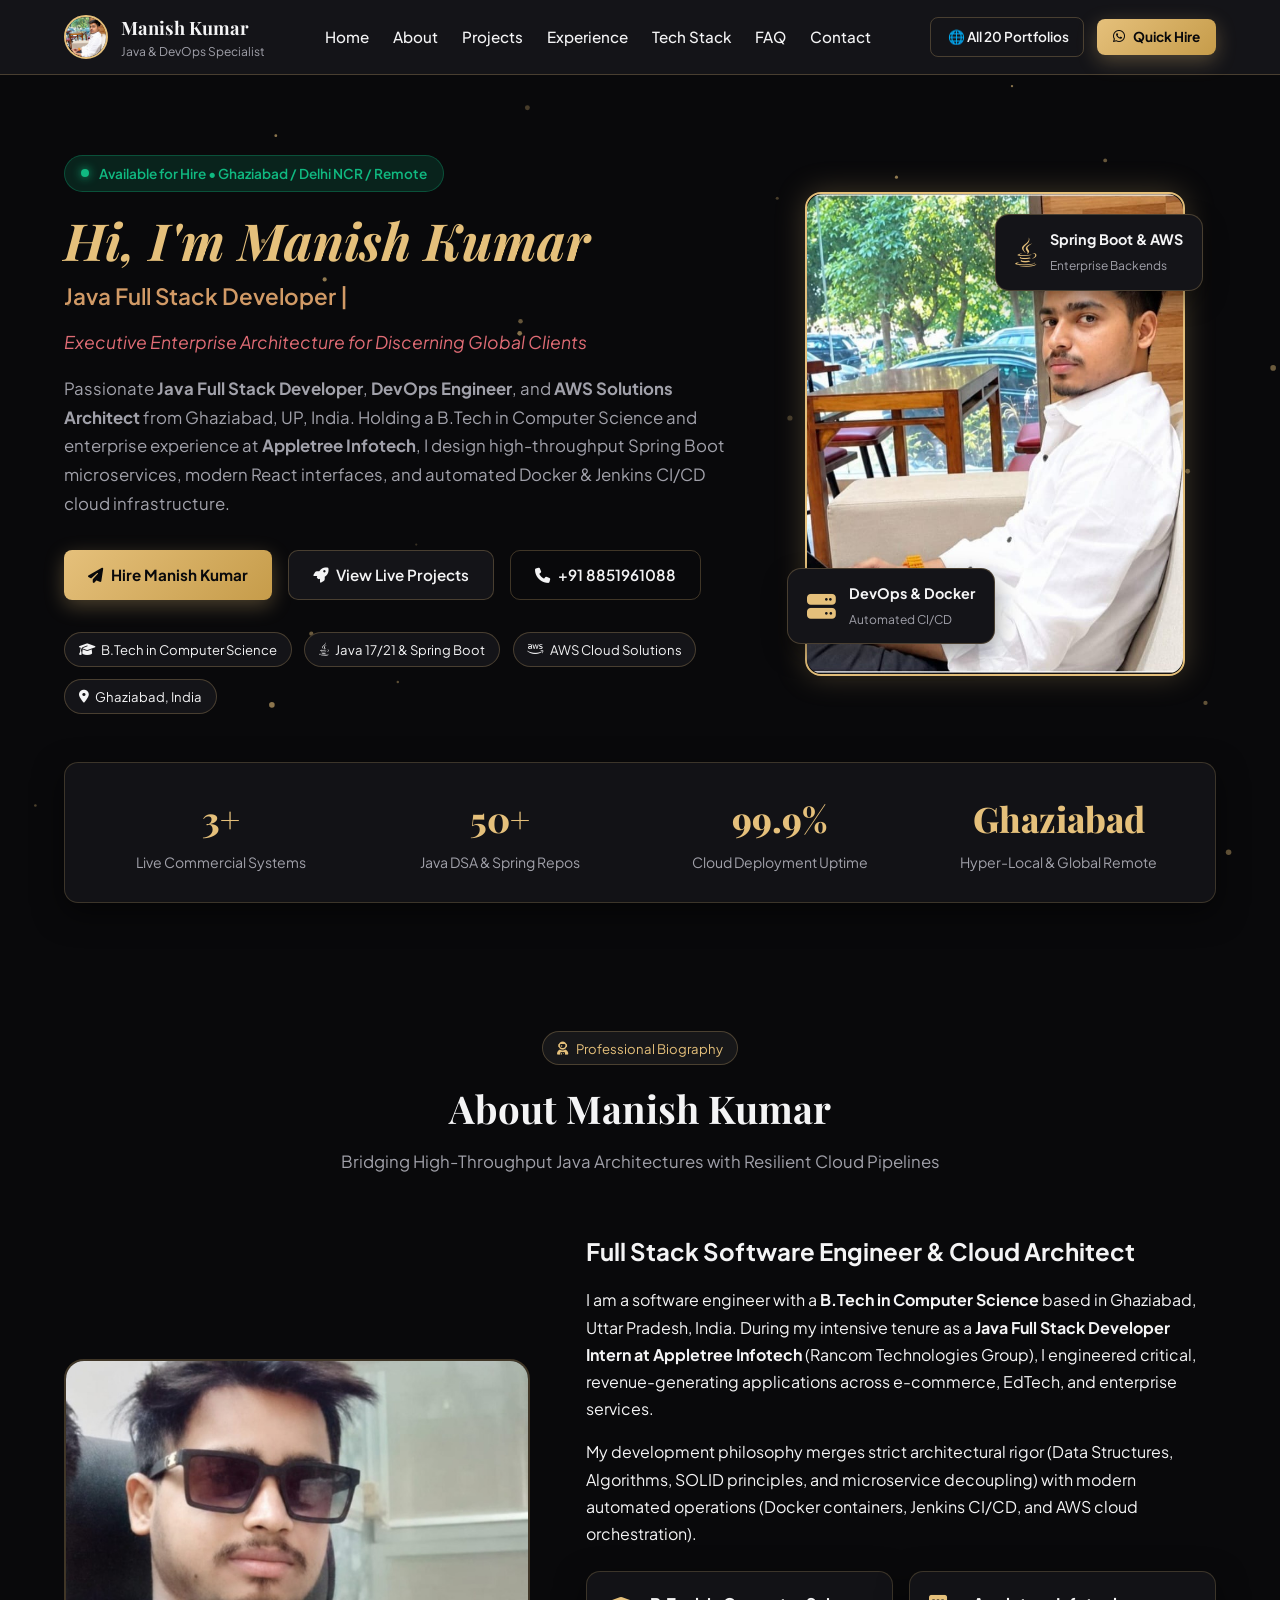
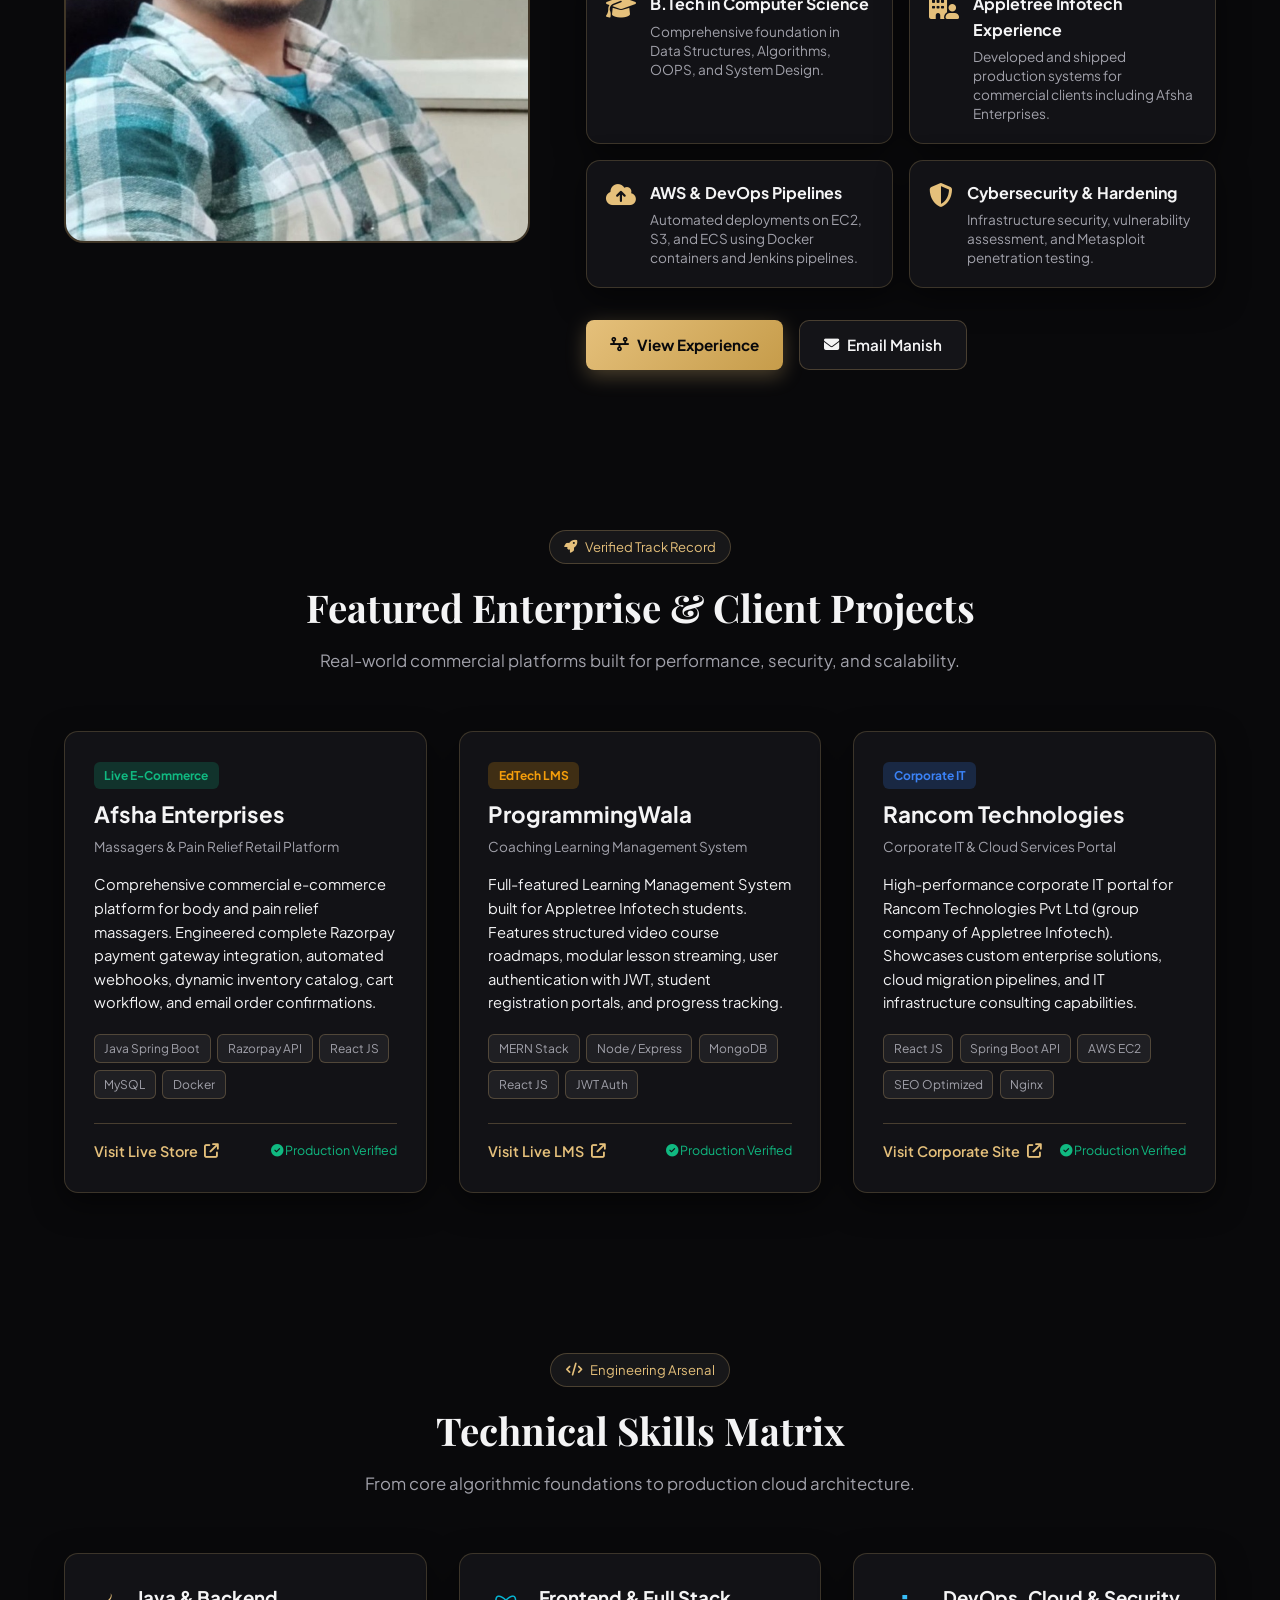
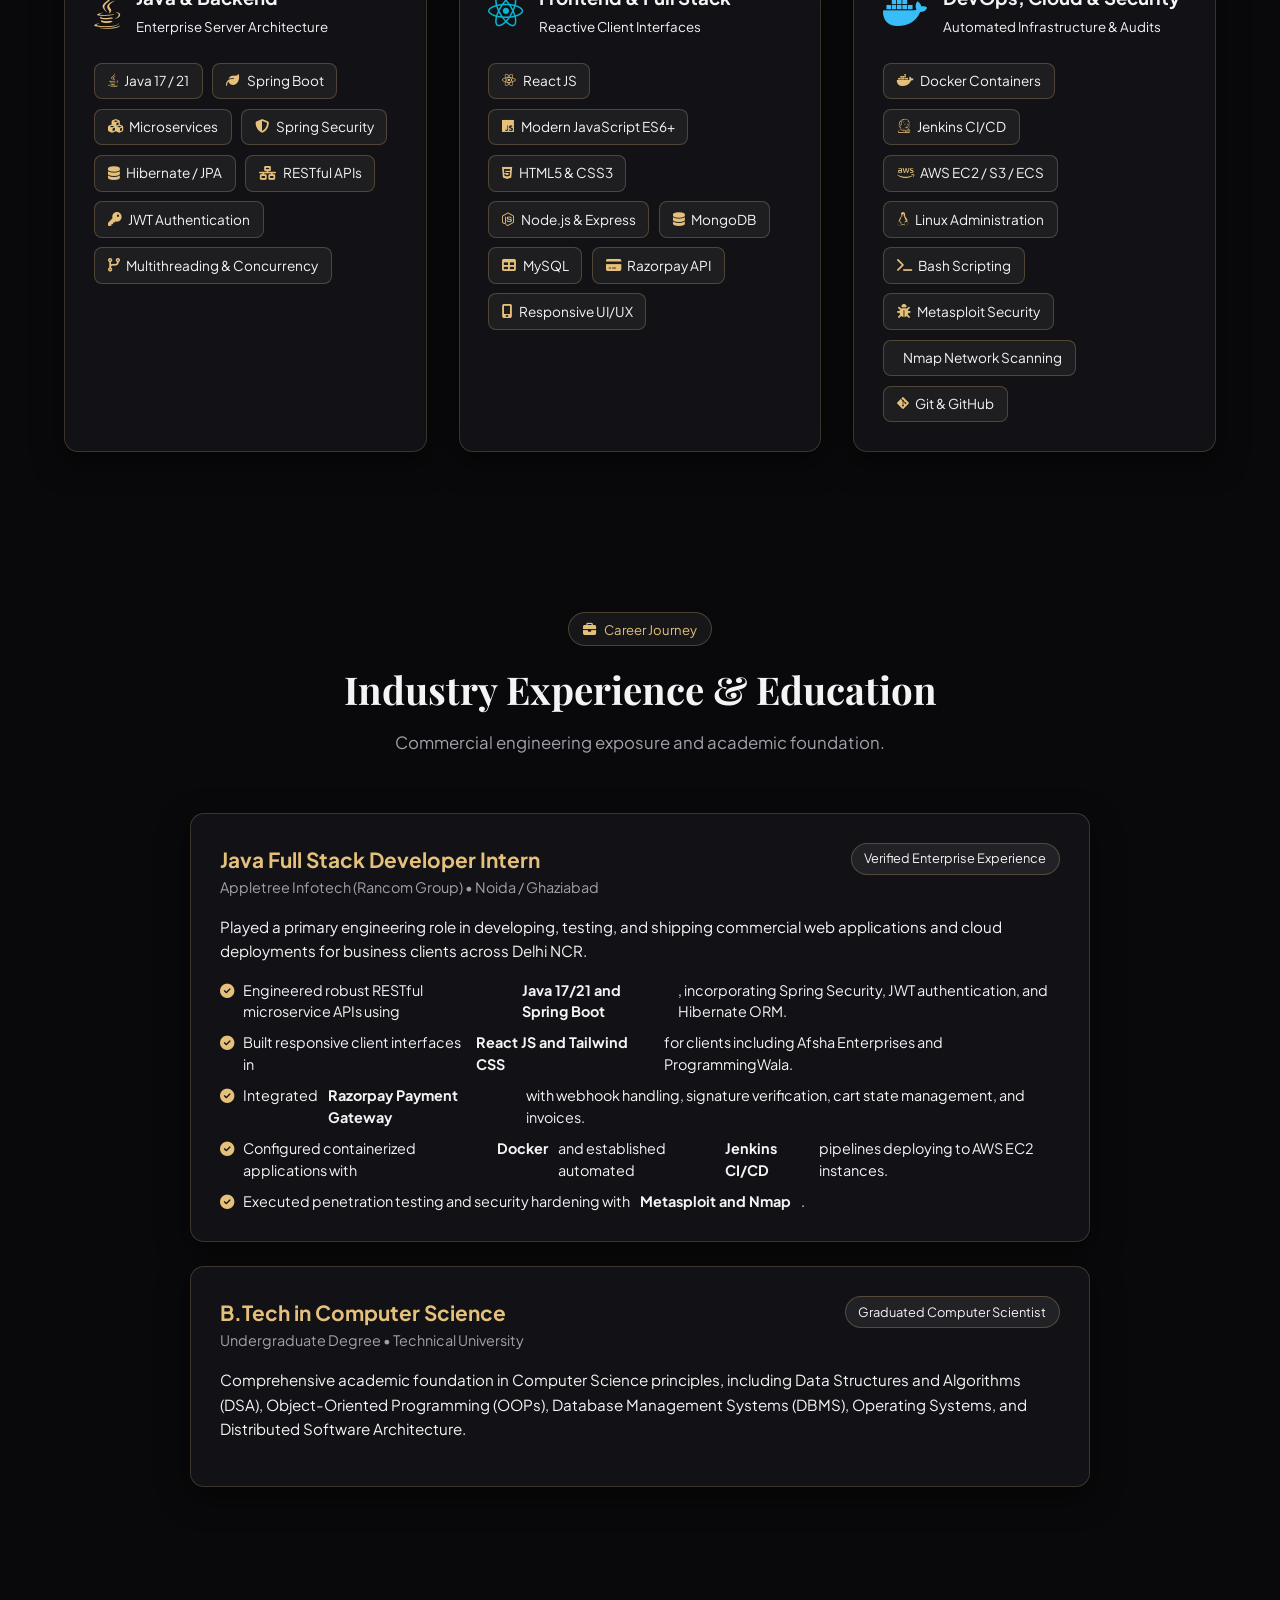
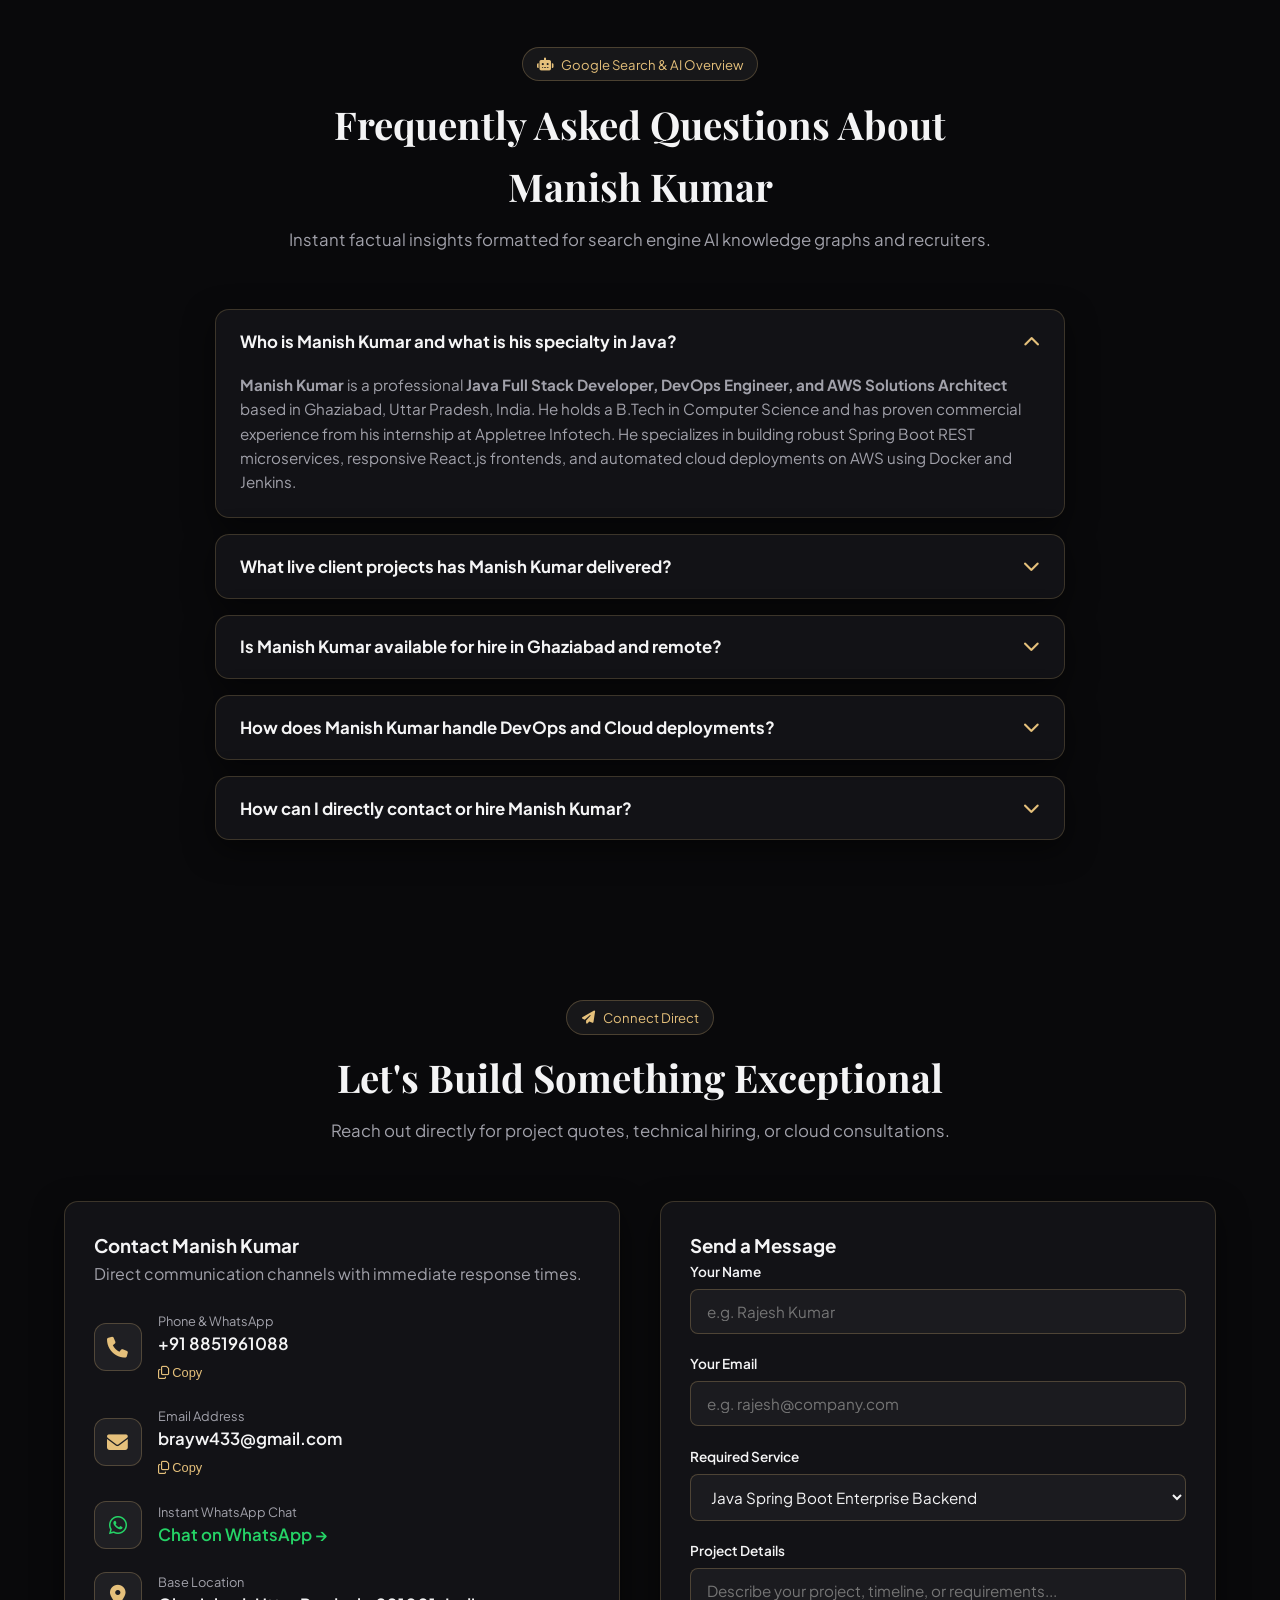
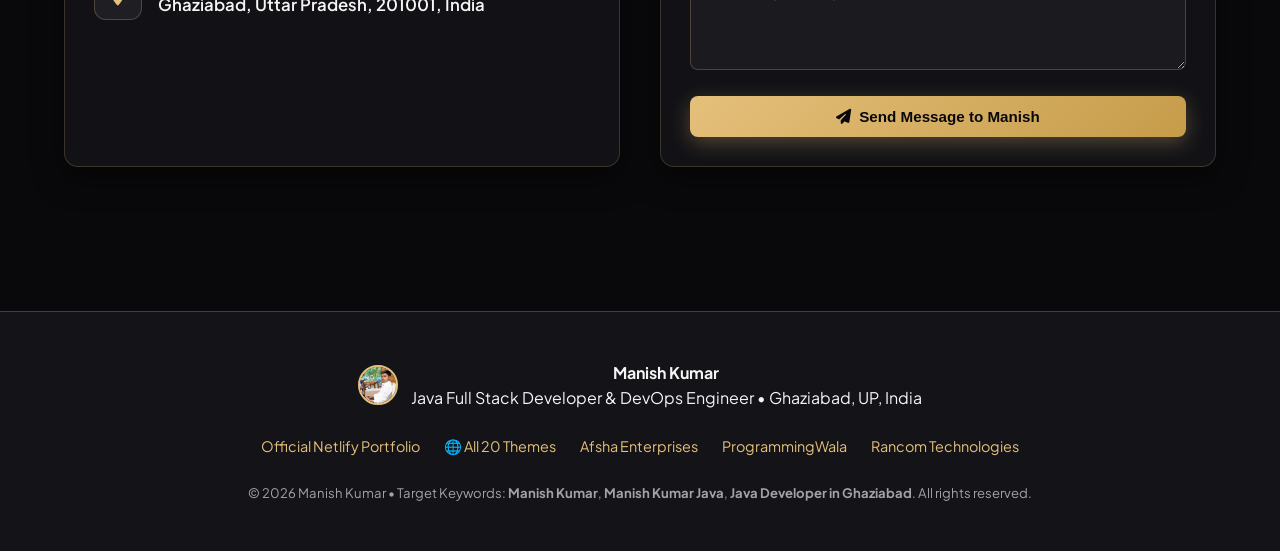
==== index.html @ 617908c8 "Release manish-kumar-8 : Manish Kumar Portfolio #08 - Luxury Midnight & Royal Gold Theme" ====
﻿<!DOCTYPE html>
<html lang="en">
<head>
  <meta charset="UTF-8">
  <meta name="viewport" content="width=device-width, initial-scale=1.0">

  <!-- ============================================================
       GOOGLE SEARCH & AI OVERVIEW SEO OPTIMIZATION
       Target Queries: "manish kumar", "manish kumar java",
                       "manish kumar developer", "java developer in ghaziabad"
  ============================================================ -->
  <title>Manish Kumar | Java Full Stack Developer & DevOps Engineer | Luxury Midnight & Royal Gold</title>
  <meta name="title" content="Manish Kumar | Java Full Stack Developer & DevOps Engineer">
  <meta name="description" content="Manish Kumar is a premier Java Full Stack Developer, DevOps Engineer & AWS Solution Architect based in Ghaziabad, UP, India. Specialist in Java 17/21, Spring Boot, React, Docker, Jenkins CI/CD, and AWS Cloud. Delivered live commercial systems including Afsha Enterprises and ProgrammingWala. Available for hire.">
  <meta name="keywords" content="Manish Kumar, Manish Kumar Java, Manish Kumar Developer, Java Full Stack Developer Ghaziabad, Spring Boot Developer Ghaziabad, DevOps Engineer Ghaziabad, AWS Architect India, React JS Developer, Appletree Infotech intern, Afsha Enterprises, ProgrammingWala, Rancom Technologies">
  <meta name="author" content="Manish Kumar">
  <meta name="robots" content="index, follow, max-image-preview:large, max-snippet:-1, max-video-preview:-1">
  <meta name="googlebot" content="index, follow">
  <meta name="language" content="English">
  <meta name="geo.region" content="IN-UP">
  <meta name="geo.placename" content="Ghaziabad">
  <meta name="geo.position" content="28.6692;77.4538">
  <meta name="ICBM" content="28.6692, 77.4538">

  <!-- Canonical link -->
  <link rel="canonical" href="https://manishkumarjava.netlify.app/">

  <!-- Open Graph / Social Media -->
  <meta property="og:type" content="profile">
  <meta property="og:url" content="https://manishkumarjava.netlify.app/">
  <meta property="og:site_name" content="Manish Kumar Portfolio - Luxury Midnight & Royal Gold">
  <meta property="og:title" content="Manish Kumar | Java Full Stack Developer & DevOps Engineer">
  <meta property="og:description" content="Explore the portfolio of Manish Kumar — Java Full Stack Developer, DevOps Engineer & AWS Architect in Ghaziabad. Live projects: Afsha Enterprises, ProgrammingWala, Rancom Technologies.">
  <meta property="og:image" content="images/manish-white-shirt.jpg">
  <meta property="profile:first_name" content="Manish">
  <meta property="profile:last_name" content="Kumar">

  <!-- Twitter Card -->
  <meta name="twitter:card" content="summary_large_image">
  <meta name="twitter:title" content="Manish Kumar | Java Full Stack Developer & DevOps Engineer">
  <meta name="twitter:description" content="Portfolio of Manish Kumar — Java, Spring Boot, React, DevOps & AWS Specialist based in Ghaziabad, India.">
  <meta name="twitter:image" content="images/manish-white-shirt.jpg">

  <!-- Google Fonts -->
  <link rel="preconnect" href="https://fonts.googleapis.com">
  <link rel="preconnect" href="https://fonts.gstatic.com" crossorigin>
  <link href="https://fonts.googleapis.com/css2?family=Playfair+Display:ital,wght@0,600;0,700;1,600&family=Plus+Jakarta+Sans:wght@400;500;600;700&display=swap" rel="stylesheet">

  <!-- Font Awesome Icons -->
  <link rel="stylesheet" href="https://cdnjs.cloudflare.com/ajax/libs/font-awesome/6.5.1/css/all.min.css">

  <!-- Custom Theme Stylesheet -->
  <link rel="stylesheet" href="style.css">

  <!-- JSON-LD Structured Data: Person, ProfessionalService, FAQPage & ProfilePage -->
  <script type="application/ld+json">
  {
    "@context": "https://schema.org",
    "@graph": [
      {
        "@type": ["Person", "ProfessionalService"],
        "@id": "https://manishkumarjava.netlify.app/#person",
        "name": "Manish Kumar",
        "givenName": "Manish",
        "familyName": "Kumar",
        "alternateName": ["Manish Kumar Java", "Manish Kumar Developer", "Manish Kumar Ghaziabad"],
        "jobTitle": ["Java Full Stack Developer", "DevOps Engineer", "AWS Solution Architect", "Spring Boot Consultant"],
        "description": "Professional Java Full Stack Developer and DevOps Engineer based in Ghaziabad, UP, India. Specialist in Java 17/21, Spring Boot REST APIs, React JS, Docker, Jenkins CI/CD, and AWS Cloud Architecture. Internship completed at Appletree Infotech.",
        "email": "brayw433@gmail.com",
        "telephone": "+91-8851961088",
        "image": "https://manishkumarjava.netlify.app/images/manish-profile.jpg",
        "url": "https://manishkumarjava.netlify.app/",
        "address": {
          "@type": "PostalAddress",
          "streetAddress": "Ghaziabad",
          "addressLocality": "Ghaziabad",
          "addressRegion": "Uttar Pradesh",
          "postalCode": "201001",
          "addressCountry": "IN"
        },
        "geo": {
          "@type": "GeoCoordinates",
          "latitude": 28.6692,
          "longitude": 77.4538
        },
        "alumniOf": {
          "@type": "EducationalOrganization",
          "name": "B.Tech in Computer Science"
        },
        "worksFor": {
          "@type": "Organization",
          "name": "Appletree Infotech",
          "url": "https://www.rancomtechnologies.com/"
        },
        "sameAs": [
          "https://manishkumarjava.netlify.app/",
          "https://www.afshaenterprises.com/",
          "https://www.programmingwala.com/",
          "https://www.rancomtechnologies.com/",
          "https://dev.to/manish_kumar_java/java-full-stack-developer-roadmap-4bg4"
        ],
        "knowsAbout": [
          "Java 17/21", "Spring Boot", "React JS", "Microservices", "Docker", "Jenkins CI/CD",
          "AWS EC2", "AWS S3", "AWS ECS", "MySQL", "MongoDB", "Linux Administration",
          "Metasploit", "CI/CD Pipelines", "DSA", "OOPS", "REST API Development"
        ]
      },
      {
        "@type": "FAQPage",
        "@id": "https://manishkumarjava.netlify.app/#faq",
        "mainEntity": [
          {
            "@type": "Question",
            "name": "Who is Manish Kumar?",
            "acceptedAnswer": {
              "@type": "Answer",
              "text": "Manish Kumar is a professional Java Full Stack Developer, DevOps Engineer, and AWS Solutions Architect based in Ghaziabad, Uttar Pradesh, India. He holds a B.Tech in Computer Science and has delivered commercial production applications at Appletree Infotech including Afsha Enterprises and ProgrammingWala."
            }
          },
          {
            "@type": "Question",
            "name": "What tech stack does Manish Kumar specialize in?",
            "acceptedAnswer": {
              "@type": "Answer",
              "text": "Manish Kumar specializes in Java 17/21, Spring Boot, Spring Security, Hibernate ORM, REST APIs, Microservices, React JS, Docker containerization, Jenkins CI/CD automation, AWS Cloud (EC2, S3, ECS), MySQL, MongoDB, and cybersecurity tools like Metasploit."
            }
          },
          {
            "@type": "Question",
            "name": "What commercial projects has Manish Kumar developed?",
            "acceptedAnswer": {
              "@type": "Answer",
              "text": "Manish Kumar has engineered multiple live production projects: Afsha Enterprises (a full-featured massager e-commerce store with Razorpay payment gateway), ProgrammingWala (an EdTech Learning Management System with video streaming), and Rancom Technologies (a high-performance corporate IT portal)."
            }
          },
          {
            "@type": "Question",
            "name": "How can I contact or hire Manish Kumar?",
            "acceptedAnswer": {
              "@type": "Answer",
              "text": "You can reach Manish Kumar directly via phone or WhatsApp at +91 8851961088 or via email at brayw433@gmail.com. He is available for full-time roles, contract engineering, and freelance consulting in Ghaziabad, Delhi NCR, and remote globally."
            }
          }
        ]
      }
    ]
  }
  </script>
</head>
<body data-canvas="luxury-shimmer">

  <!-- Interactive Background Canvas for Theme Effects -->
  <canvas id="bg-canvas"></canvas>

  <!-- Navigation Bar -->
  <header class="navbar">
    <div class="nav-container">
      <a href="#home" class="brand">
        <img src="images/manish-white-shirt.jpg" alt="Manish Kumar" class="brand-avatar">
        <div class="brand-info">
          <span class="brand-name">Manish Kumar</span>
          <span class="brand-role">Java &amp; DevOps Specialist</span>
        </div>
      </a>

      <nav class="nav-links">
        <a href="#home">Home</a>
        <a href="#about">About</a>
        <a href="#projects">Projects</a>
        <a href="#experience">Experience</a>
        <a href="#skills">Tech Stack</a>
        <a href="#faq">FAQ</a>
        <a href="#contact">Contact</a>
      </nav>

      <div class="nav-actions">
        <a href="../index.html" class="btn-hub" title="Browse all 20 Portfolios">
          <i class="fa-solid fa-grid-2"></i> 🌐 All 20 Portfolios
        </a>
        <a href="https://wa.me/918851961088?text=Hello%20Manish,%20I%20am%20interested%20in%20hiring%20you%20for%20a%20Java/DevOps%20project." target="_blank" rel="noopener" class="btn btn-primary btn-sm">
          <i class="fa-brands fa-whatsapp"></i> Quick Hire
        </a>
        <button class="mobile-toggle" id="mobile-toggle" aria-label="Toggle Navigation">
          <i class="fa-solid fa-bars"></i>
        </button>
      </div>
    </div>
  </header>

  <!-- Mobile Drawer -->
  <div class="mobile-drawer" id="mobile-drawer">
    <div class="drawer-header">
      <span class="brand-name">Manish Kumar</span>
      <button class="drawer-close" id="drawer-close"><i class="fa-solid fa-xmark"></i></button>
    </div>
    <div class="drawer-links">
      <a href="#home" class="drawer-link"><i class="fa-solid fa-house"></i> Home</a>
      <a href="#about" class="drawer-link"><i class="fa-solid fa-user"></i> About Manish</a>
      <a href="#projects" class="drawer-link"><i class="fa-solid fa-laptop-code"></i> Live Projects</a>
      <a href="#experience" class="drawer-link"><i class="fa-solid fa-briefcase"></i> Experience</a>
      <a href="#skills" class="drawer-link"><i class="fa-solid fa-code"></i> Tech Stack</a>
      <a href="#faq" class="drawer-link"><i class="fa-solid fa-circle-question"></i> FAQ &amp; Search AI</a>
      <a href="#contact" class="drawer-link"><i class="fa-solid fa-envelope"></i> Contact Me</a>
      <a href="../index.html" class="drawer-link" style="color: var(--primary);"><i class="fa-solid fa-layer-group"></i> Master Portfolio Hub (20)</a>
    </div>
  </div>

  <main>
    <!-- HERO SECTION -->
    <section id="home" class="hero-section">
      <div class="container hero-grid">
        <div class="hero-text">
          <div class="hero-badge">
            <span class="pulse-dot"></span> Available for Hire &bull; Ghaziabad / Delhi NCR / Remote
          </div>
          <h1 class="hero-title">
            Hi, I'm <span class="highlight">Manish Kumar</span>
          </h1>
          <div class="hero-subtitle">
            <span id="typed-text">Java Full Stack Developer</span>
            <span class="typed-cursor">|</span>
          </div>
          <p class="hero-tagline">Executive Enterprise Architecture for Discerning Global Clients</p>
          <p class="hero-description">
            Passionate <strong>Java Full Stack Developer</strong>, <strong>DevOps Engineer</strong>, and <strong>AWS Solutions Architect</strong> from Ghaziabad, UP, India. Holding a B.Tech in Computer Science and enterprise experience at <strong>Appletree Infotech</strong>, I design high-throughput Spring Boot microservices, modern React interfaces, and automated Docker &amp; Jenkins CI/CD cloud infrastructure.
          </p>

          <div class="hero-buttons">
            <a href="https://wa.me/918851961088?text=Hello%20Manish,%20I%20want%20to%20discuss%20a%20project." target="_blank" rel="noopener" class="btn btn-primary">
              <i class="fa-solid fa-paper-plane"></i> Hire Manish Kumar
            </a>
            <a href="#projects" class="btn btn-secondary">
              <i class="fa-solid fa-rocket"></i> View Live Projects
            </a>
            <a href="tel:+918851961088" class="btn btn-outline">
              <i class="fa-solid fa-phone"></i> +91 8851961088
            </a>
          </div>

          <div class="hero-pills">
            <span class="pill"><i class="fa-solid fa-graduation-cap"></i> B.Tech in Computer Science</span>
            <span class="pill"><i class="fa-brands fa-java"></i> Java 17/21 &amp; Spring Boot</span>
            <span class="pill"><i class="fa-brands fa-aws"></i> AWS Cloud Solutions</span>
            <span class="pill"><i class="fa-solid fa-location-dot"></i> Ghaziabad, India</span>
          </div>
        </div>

        <div class="hero-visual">
          <div class="hero-img-wrap">
            <img src="images/manish-white-shirt.jpg" alt="Manish Kumar - Java Full Stack Developer Ghaziabad" class="hero-img">
            <div class="floating-badge badge-top">
              <i class="fa-brands fa-java"></i>
              <div>
                <strong>Spring Boot &amp; AWS</strong>
                <small>Enterprise Backends</small>
              </div>
            </div>
            <div class="floating-badge badge-bottom">
              <i class="fa-solid fa-server"></i>
              <div>
                <strong>DevOps &amp; Docker</strong>
                <small>Automated CI/CD</small>
              </div>
            </div>
          </div>
        </div>
      </div>

      <!-- Quick Metrics Bar -->
      <div class="container">
        <div class="stats-bar card">
          <div class="stat-box">
            <div class="stat-number">3+</div>
            <div class="stat-label">Live Commercial Systems</div>
          </div>
          <div class="stat-box">
            <div class="stat-number">50+</div>
            <div class="stat-label">Java DSA &amp; Spring Repos</div>
          </div>
          <div class="stat-box">
            <div class="stat-number">99.9%</div>
            <div class="stat-label">Cloud Deployment Uptime</div>
          </div>
          <div class="stat-box">
            <div class="stat-number">Ghaziabad</div>
            <div class="stat-label">Hyper-Local &amp; Global Remote</div>
          </div>
        </div>
      </div>
    </section>

    <!-- ABOUT SECTION -->
    <section id="about" class="section">
      <div class="container">
        <div class="section-header">
          <span class="badge-theme"><i class="fa-solid fa-user-astronaut"></i> Professional Biography</span>
          <h2 class="section-title">About Manish Kumar</h2>
          <p class="section-subtitle">Bridging High-Throughput Java Architectures with Resilient Cloud Pipelines</p>
        </div>

        <div class="about-grid">
          <div class="about-visual">
            <div class="about-img-wrap">
              <img src="images/manish-sunglasses.jpg" alt="Manish Kumar Professional" class="about-img">
            </div>
          </div>

          <div class="about-text">
            <h3 style="font-size: 1.5rem; margin-bottom: 1rem;">Full Stack Software Engineer &amp; Cloud Architect</h3>
            <p style="margin-bottom: 1rem; line-height: 1.7;">
              I am a software engineer with a <strong>B.Tech in Computer Science</strong> based in Ghaziabad, Uttar Pradesh, India. During my intensive tenure as a <strong>Java Full Stack Developer Intern at Appletree Infotech</strong> (Rancom Technologies Group), I engineered critical, revenue-generating applications across e-commerce, EdTech, and enterprise services.
            </p>
            <p style="margin-bottom: 1.5rem; line-height: 1.7;">
              My development philosophy merges strict architectural rigor (Data Structures, Algorithms, SOLID principles, and microservice decoupling) with modern automated operations (Docker containers, Jenkins CI/CD, and AWS cloud orchestration).
            </p>

            <div class="features-grid">
              <div class="feature-item card">
                <i class="fa-solid fa-graduation-cap feature-icon"></i>
                <div>
                  <h4>B.Tech in Computer Science</h4>
                  <p>Comprehensive foundation in Data Structures, Algorithms, OOPS, and System Design.</p>
                </div>
              </div>

              <div class="feature-item card">
                <i class="fa-solid fa-building-user feature-icon"></i>
                <div>
                  <h4>Appletree Infotech Experience</h4>
                  <p>Developed and shipped production systems for commercial clients including Afsha Enterprises.</p>
                </div>
              </div>

              <div class="feature-item card">
                <i class="fa-solid fa-cloud-arrow-up feature-icon"></i>
                <div>
                  <h4>AWS &amp; DevOps Pipelines</h4>
                  <p>Automated deployments on EC2, S3, and ECS using Docker containers and Jenkins pipelines.</p>
                </div>
              </div>

              <div class="feature-item card">
                <i class="fa-solid fa-shield-halved feature-icon"></i>
                <div>
                  <h4>Cybersecurity &amp; Hardening</h4>
                  <p>Infrastructure security, vulnerability assessment, and Metasploit penetration testing.</p>
                </div>
              </div>
            </div>

            <div style="margin-top: 2rem; display: flex; gap: 1rem; flex-wrap: wrap;">
              <a href="#experience" class="btn btn-primary"><i class="fa-solid fa-timeline"></i> View Experience</a>
              <a href="mailto:brayw433@gmail.com" class="btn btn-secondary"><i class="fa-solid fa-envelope"></i> Email Manish</a>
            </div>
          </div>
        </div>
      </div>
    </section>

    <!-- LIVE CLIENT PROJECTS -->
    <section id="projects" class="section">
      <div class="container">
        <div class="section-header">
          <span class="badge-theme"><i class="fa-solid fa-rocket"></i> Verified Track Record</span>
          <h2 class="section-title">Featured Enterprise &amp; Client Projects</h2>
          <p class="section-subtitle">Real-world commercial platforms built for performance, security, and scalability.</p>
        </div>

        <div class="projects-grid">
          <!-- Project 1: Afsha Enterprises -->
          <article class="project-card card">
            <div class="project-header">
              <span class="project-badge">Live E-Commerce</span>
              <h3 class="project-title">Afsha Enterprises</h3>
              <p class="project-tagline">Massagers &amp; Pain Relief Retail Platform</p>
            </div>
            <p class="project-desc">
              Comprehensive commercial e-commerce platform for body and pain relief massagers. Engineered complete Razorpay payment gateway integration, automated webhooks, dynamic inventory catalog, cart workflow, and email order confirmations.
            </p>
            <div class="tech-tags">
              <span class="tag">Java Spring Boot</span>
              <span class="tag">Razorpay API</span>
              <span class="tag">React JS</span>
              <span class="tag">MySQL</span>
              <span class="tag">Docker</span>
            </div>
            <div class="project-links">
              <a href="https://www.afshaenterprises.com/" target="_blank" rel="noopener" class="btn-link">
                Visit Live Store <i class="fa-solid fa-arrow-up-right-from-square"></i>
              </a>
              <span class="verified-tag"><i class="fa-solid fa-circle-check"></i> Production Verified</span>
            </div>
          </article>

          <!-- Project 2: ProgrammingWala -->
          <article class="project-card card">
            <div class="project-header">
              <span class="project-badge" style="background: rgba(245, 158, 11, 0.2); color: #f59e0b;">EdTech LMS</span>
              <h3 class="project-title">ProgrammingWala</h3>
              <p class="project-tagline">Coaching Learning Management System</p>
            </div>
            <p class="project-desc">
              Full-featured Learning Management System built for Appletree Infotech students. Features structured video course roadmaps, modular lesson streaming, user authentication with JWT, student registration portals, and progress tracking.
            </p>
            <div class="tech-tags">
              <span class="tag">MERN Stack</span>
              <span class="tag">Node / Express</span>
              <span class="tag">MongoDB</span>
              <span class="tag">React JS</span>
              <span class="tag">JWT Auth</span>
            </div>
            <div class="project-links">
              <a href="https://www.programmingwala.com/" target="_blank" rel="noopener" class="btn-link">
                Visit Live LMS <i class="fa-solid fa-arrow-up-right-from-square"></i>
              </a>
              <span class="verified-tag"><i class="fa-solid fa-circle-check"></i> Production Verified</span>
            </div>
          </article>

          <!-- Project 3: Rancom Technologies -->
          <article class="project-card card">
            <div class="project-header">
              <span class="project-badge" style="background: rgba(59, 130, 246, 0.2); color: #3b82f6;">Corporate IT</span>
              <h3 class="project-title">Rancom Technologies</h3>
              <p class="project-tagline">Corporate IT &amp; Cloud Services Portal</p>
            </div>
            <p class="project-desc">
              High-performance corporate IT portal for Rancom Technologies Pvt Ltd (group company of Appletree Infotech). Showcases custom enterprise solutions, cloud migration pipelines, and IT infrastructure consulting capabilities.
            </p>
            <div class="tech-tags">
              <span class="tag">React JS</span>
              <span class="tag">Spring Boot API</span>
              <span class="tag">AWS EC2</span>
              <span class="tag">SEO Optimized</span>
              <span class="tag">Nginx</span>
            </div>
            <div class="project-links">
              <a href="https://www.rancomtechnologies.com/" target="_blank" rel="noopener" class="btn-link">
                Visit Corporate Site <i class="fa-solid fa-arrow-up-right-from-square"></i>
              </a>
              <span class="verified-tag"><i class="fa-solid fa-circle-check"></i> Production Verified</span>
            </div>
          </article>
        </div>
      </div>
    </section>

    <!-- TECHNICAL SKILLS MATRIX -->
    <section id="skills" class="section">
      <div class="container">
        <div class="section-header">
          <span class="badge-theme"><i class="fa-solid fa-code"></i> Engineering Arsenal</span>
          <h2 class="section-title">Technical Skills Matrix</h2>
          <p class="section-subtitle">From core algorithmic foundations to production cloud architecture.</p>
        </div>

        <div class="skills-grid">
          <!-- Skill Box 1: Java & Backend -->
          <div class="skill-category card">
            <div class="skill-cat-header">
              <i class="fa-brands fa-java cat-icon"></i>
              <div>
                <h3>Java &amp; Backend</h3>
                <small>Enterprise Server Architecture</small>
              </div>
            </div>
            <div class="skill-pills">
              <span class="skill-chip"><i class="fa-brands fa-java"></i> Java 17 / 21</span>
              <span class="skill-chip"><i class="fa-solid fa-leaf"></i> Spring Boot</span>
              <span class="skill-chip"><i class="fa-solid fa-cubes"></i> Microservices</span>
              <span class="skill-chip"><i class="fa-solid fa-shield-halved"></i> Spring Security</span>
              <span class="skill-chip"><i class="fa-solid fa-database"></i> Hibernate / JPA</span>
              <span class="skill-chip"><i class="fa-solid fa-network-wired"></i> RESTful APIs</span>
              <span class="skill-chip"><i class="fa-solid fa-key"></i> JWT Authentication</span>
              <span class="skill-chip"><i class="fa-solid fa-code-branch"></i> Multithreading &amp; Concurrency</span>
            </div>
          </div>

          <!-- Skill Box 2: Frontend & Web -->
          <div class="skill-category card">
            <div class="skill-cat-header">
              <i class="fa-brands fa-react cat-icon" style="color: #06b6d4;"></i>
              <div>
                <h3>Frontend &amp; Full Stack</h3>
                <small>Reactive Client Interfaces</small>
              </div>
            </div>
            <div class="skill-pills">
              <span class="skill-chip"><i class="fa-brands fa-react"></i> React JS</span>
              <span class="skill-chip"><i class="fa-brands fa-js"></i> Modern JavaScript ES6+</span>
              <span class="skill-chip"><i class="fa-brands fa-html5"></i> HTML5 &amp; CSS3</span>
              <span class="skill-chip"><i class="fa-brands fa-node-js"></i> Node.js &amp; Express</span>
              <span class="skill-chip"><i class="fa-solid fa-database"></i> MongoDB</span>
              <span class="skill-chip"><i class="fa-solid fa-table"></i> MySQL</span>
              <span class="skill-chip"><i class="fa-solid fa-credit-card"></i> Razorpay API</span>
              <span class="skill-chip"><i class="fa-solid fa-mobile-screen"></i> Responsive UI/UX</span>
            </div>
          </div>

          <!-- Skill Box 3: DevOps & Cloud -->
          <div class="skill-category card">
            <div class="skill-cat-header">
              <i class="fa-brands fa-docker cat-icon" style="color: #38bdf8;"></i>
              <div>
                <h3>DevOps, Cloud &amp; Security</h3>
                <small>Automated Infrastructure &amp; Audits</small>
              </div>
            </div>
            <div class="skill-pills">
              <span class="skill-chip"><i class="fa-brands fa-docker"></i> Docker Containers</span>
              <span class="skill-chip"><i class="fa-brands fa-jenkins"></i> Jenkins CI/CD</span>
              <span class="skill-chip"><i class="fa-brands fa-aws"></i> AWS EC2 / S3 / ECS</span>
              <span class="skill-chip"><i class="fa-brands fa-linux"></i> Linux Administration</span>
              <span class="skill-chip"><i class="fa-solid fa-terminal"></i> Bash Scripting</span>
              <span class="skill-chip"><i class="fa-solid fa-bug"></i> Metasploit Security</span>
              <span class="skill-chip"><i class="fa-solid fa-radar"></i> Nmap Network Scanning</span>
              <span class="skill-chip"><i class="fa-brands fa-git-alt"></i> Git &amp; GitHub</span>
            </div>
          </div>
        </div>
      </div>
    </section>

    <!-- EXPERIENCE & EDUCATION -->
    <section id="experience" class="section">
      <div class="container">
        <div class="section-header">
          <span class="badge-theme"><i class="fa-solid fa-briefcase"></i> Career Journey</span>
          <h2 class="section-title">Industry Experience &amp; Education</h2>
          <p class="section-subtitle">Commercial engineering exposure and academic foundation.</p>
        </div>

        <div class="timeline">
          <!-- Timeline Item 1 -->
          <div class="timeline-card card">
            <div class="timeline-top">
              <div>
                <h3 class="role-title">Java Full Stack Developer Intern</h3>
                <div class="company-name">Appletree Infotech (Rancom Group) &bull; Noida / Ghaziabad</div>
              </div>
              <span class="timeline-date">Verified Enterprise Experience</span>
            </div>
            <p class="timeline-desc">
              Played a primary engineering role in developing, testing, and shipping commercial web applications and cloud deployments for business clients across Delhi NCR.
            </p>
            <ul class="timeline-list">
              <li><i class="fa-solid fa-check-circle"></i> Engineered robust RESTful microservice APIs using <strong>Java 17/21 and Spring Boot</strong>, incorporating Spring Security, JWT authentication, and Hibernate ORM.</li>
              <li><i class="fa-solid fa-check-circle"></i> Built responsive client interfaces in <strong>React JS and Tailwind CSS</strong> for clients including Afsha Enterprises and ProgrammingWala.</li>
              <li><i class="fa-solid fa-check-circle"></i> Integrated <strong>Razorpay Payment Gateway</strong> with webhook handling, signature verification, cart state management, and invoices.</li>
              <li><i class="fa-solid fa-check-circle"></i> Configured containerized applications with <strong>Docker</strong> and established automated <strong>Jenkins CI/CD</strong> pipelines deploying to AWS EC2 instances.</li>
              <li><i class="fa-solid fa-check-circle"></i> Executed penetration testing and security hardening with <strong>Metasploit and Nmap</strong>.</li>
            </ul>
          </div>

          <!-- Timeline Item 2 -->
          <div class="timeline-card card">
            <div class="timeline-top">
              <div>
                <h3 class="role-title">B.Tech in Computer Science</h3>
                <div class="company-name">Undergraduate Degree &bull; Technical University</div>
              </div>
              <span class="timeline-date">Graduated Computer Scientist</span>
            </div>
            <p class="timeline-desc">
              Comprehensive academic foundation in Computer Science principles, including Data Structures and Algorithms (DSA), Object-Oriented Programming (OOPs), Database Management Systems (DBMS), Operating Systems, and Distributed Software Architecture.
            </p>
          </div>
        </div>
      </div>
    </section>

    <!-- GOOGLE AI OVERVIEW / FAQ SECTION -->
    <section id="faq" class="section">
      <div class="container">
        <div class="section-header">
          <span class="badge-theme"><i class="fa-solid fa-robot"></i> Google Search &amp; AI Overview</span>
          <h2 class="section-title">Frequently Asked Questions About Manish Kumar</h2>
          <p class="section-subtitle">Instant factual insights formatted for search engine AI knowledge graphs and recruiters.</p>
        </div>

        <div class="faq-container">
          <div class="faq-item card active">
            <button class="faq-q" onclick="toggleFaq(this)">
              <span>Who is Manish Kumar and what is his specialty in Java?</span>
              <i class="fa-solid fa-chevron-down faq-arrow"></i>
            </button>
            <div class="faq-a">
              <p>
                <strong>Manish Kumar</strong> is a professional <strong>Java Full Stack Developer, DevOps Engineer, and AWS Solutions Architect</strong> based in Ghaziabad, Uttar Pradesh, India. He holds a B.Tech in Computer Science and has proven commercial experience from his internship at Appletree Infotech. He specializes in building robust Spring Boot REST microservices, responsive React.js frontends, and automated cloud deployments on AWS using Docker and Jenkins.
              </p>
            </div>
          </div>

          <div class="faq-item card">
            <button class="faq-q" onclick="toggleFaq(this)">
              <span>What live client projects has Manish Kumar delivered?</span>
              <i class="fa-solid fa-chevron-down faq-arrow"></i>
            </button>
            <div class="faq-a">
              <p>
                Manish Kumar has engineered multiple production systems:
              </p>
              <ul>
                <li><strong>Afsha Enterprises</strong> (<a href="https://www.afshaenterprises.com/" target="_blank" rel="noopener">afshaenterprises.com</a>): Commercial massagers e-commerce website with Razorpay payment gateway integration, product inventory, and cart workflows.</li>
                <li><strong>ProgrammingWala</strong> (<a href="https://www.programmingwala.com/" target="_blank" rel="noopener">programmingwala.com</a>): EdTech Learning Management System (LMS) with student registration, course video streaming, and modular roadmaps.</li>
                <li><strong>Rancom Technologies</strong> (<a href="https://www.rancomtechnologies.com/" target="_blank" rel="noopener">rancomtechnologies.com</a>): Corporate IT enterprise portal showcasing cloud consulting and custom software.</li>
              </ul>
            </div>
          </div>

          <div class="faq-item card">
            <button class="faq-q" onclick="toggleFaq(this)">
              <span>Is Manish Kumar available for hire in Ghaziabad and remote?</span>
              <i class="fa-solid fa-chevron-down faq-arrow"></i>
            </button>
            <div class="faq-a">
              <p>
                Yes! Manish Kumar is available for full-time software engineering roles, contract positions, and freelance enterprise development. He serves clients locally across Ghaziabad (Indirapuram, Vaishali, Vasundhara, Raj Nagar, Crossings Republik, Kaushambi), Noida, Delhi NCR, and handles remote client projects worldwide.
              </p>
            </div>
          </div>

          <div class="faq-item card">
            <button class="faq-q" onclick="toggleFaq(this)">
              <span>How does Manish Kumar handle DevOps and Cloud deployments?</span>
              <i class="fa-solid fa-chevron-down faq-arrow"></i>
            </button>
            <div class="faq-a">
              <p>
                Manish Kumar containerizes microservices with Docker, establishes automated Jenkins CI/CD pipelines that trigger on Git pushes, performs automated testing, and deploys production containers directly to AWS EC2 or ECS clusters with Nginx reverse proxy configurations, SSL certificates, and CloudWatch monitoring.
              </p>
            </div>
          </div>

          <div class="faq-item card">
            <button class="faq-q" onclick="toggleFaq(this)">
              <span>How can I directly contact or hire Manish Kumar?</span>
              <i class="fa-solid fa-chevron-down faq-arrow"></i>
            </button>
            <div class="faq-a">
              <p>
                You can reach Manish Kumar directly:
                <br>&bull; Phone: <a href="tel:+918851961088">+91 8851961088</a>
                <br>&bull; WhatsApp: <a href="https://wa.me/918851961088?text=Hello%20Manish,%20I%20would%20like%20to%20discuss%20a%20project." target="_blank" rel="noopener">+91 8851961088</a>
                <br>&bull; Email: <a href="mailto:brayw433@gmail.com">brayw433@gmail.com</a>
                <br>&bull; Official Website: <a href="https://manishkumarjava.netlify.app/" target="_blank" rel="noopener">https://manishkumarjava.netlify.app/</a>
              </p>
            </div>
          </div>
        </div>
      </div>
    </section>

    <!-- CONTACT SECTION -->
    <section id="contact" class="section">
      <div class="container">
        <div class="section-header">
          <span class="badge-theme"><i class="fa-solid fa-paper-plane"></i> Connect Direct</span>
          <h2 class="section-title">Let's Build Something Exceptional</h2>
          <p class="section-subtitle">Reach out directly for project quotes, technical hiring, or cloud consultations.</p>
        </div>

        <div class="contact-grid">
          <div class="contact-card card">
            <h3>Contact Manish Kumar</h3>
            <p style="margin-bottom: 1.5rem; color: var(--muted);">Direct communication channels with immediate response times.</p>

            <div class="contact-item">
              <div class="contact-icon"><i class="fa-solid fa-phone"></i></div>
              <div>
                <span class="contact-label">Phone &amp; WhatsApp</span>
                <a href="tel:+918851961088" class="contact-val">+91 8851961088</a>
                <button class="btn-copy" onclick="copyText('+918851961088')"><i class="fa-regular fa-copy"></i> Copy</button>
              </div>
            </div>

            <div class="contact-item">
              <div class="contact-icon"><i class="fa-solid fa-envelope"></i></div>
              <div>
                <span class="contact-label">Email Address</span>
                <a href="mailto:brayw433@gmail.com" class="contact-val">brayw433@gmail.com</a>
                <button class="btn-copy" onclick="copyText('brayw433@gmail.com')"><i class="fa-regular fa-copy"></i> Copy</button>
              </div>
            </div>

            <div class="contact-item">
              <div class="contact-icon" style="color: #25d366;"><i class="fa-brands fa-whatsapp"></i></div>
              <div>
                <span class="contact-label">Instant WhatsApp Chat</span>
                <a href="https://wa.me/918851961088?text=Hello%20Manish,%20I%20am%20interested%20in%20discussing%20a%20Java/DevOps%20project." target="_blank" rel="noopener" class="contact-val" style="color: #25d366;">
                  Chat on WhatsApp &rarr;
                </a>
              </div>
            </div>

            <div class="contact-item">
              <div class="contact-icon"><i class="fa-solid fa-location-dot"></i></div>
              <div>
                <span class="contact-label">Base Location</span>
                <span class="contact-val">Ghaziabad, Uttar Pradesh, 201001, India</span>
              </div>
            </div>
          </div>

          <div class="contact-form-card card">
            <h3>Send a Message</h3>
            <form id="contact-form" onsubmit="handleFormSubmit(event)">
              <div class="form-group">
                <label for="form-name">Your Name</label>
                <input type="text" id="form-name" required placeholder="e.g. Rajesh Kumar" class="form-input">
              </div>
              <div class="form-group">
                <label for="form-email">Your Email</label>
                <input type="email" id="form-email" required placeholder="e.g. rajesh@company.com" class="form-input">
              </div>
              <div class="form-group">
                <label for="form-service">Required Service</label>
                <select id="form-service" class="form-input">
                  <option value="Java Spring Boot Backend">Java Spring Boot Enterprise Backend</option>
                  <option value="Full Stack React + Java">Full Stack Development (React + Java)</option>
                  <option value="DevOps & AWS Cloud Deployment">DevOps, Docker &amp; AWS Deployment</option>
                  <option value="Full-Time Hiring">Full-Time / Contract Hiring</option>
                </select>
              </div>
              <div class="form-group">
                <label for="form-msg">Project Details</label>
                <textarea id="form-msg" rows="4" required placeholder="Describe your project, timeline, or requirements..." class="form-input"></textarea>
              </div>
              <button type="submit" class="btn btn-primary" style="width: 100%;">
                <i class="fa-solid fa-paper-plane"></i> Send Message to Manish
              </button>
              <div id="form-status" style="margin-top: 1rem; display: none; text-align: center; font-weight: 600;"></div>
            </form>
          </div>
        </div>
      </div>
    </section>
  </main>

  <!-- FOOTER -->
  <footer class="footer">
    <div class="container footer-content">
      <div class="footer-brand">
        <img src="images/manish-white-shirt.jpg" alt="Manish Kumar" class="footer-avatar">
        <div>
          <h4>Manish Kumar</h4>
          <p>Java Full Stack Developer &amp; DevOps Engineer &bull; Ghaziabad, UP, India</p>
        </div>
      </div>

      <div class="footer-links">
        <a href="https://manishkumarjava.netlify.app/" target="_blank" rel="noopener">Official Netlify Portfolio</a>
        <a href="../index.html">🌐 All 20 Themes</a>
        <a href="https://www.afshaenterprises.com/" target="_blank" rel="noopener">Afsha Enterprises</a>
        <a href="https://www.programmingwala.com/" target="_blank" rel="noopener">ProgrammingWala</a>
        <a href="https://www.rancomtechnologies.com/" target="_blank" rel="noopener">Rancom Technologies</a>
      </div>

      <div class="footer-copy">
        &copy; 2026 Manish Kumar &bull; Target Keywords: <strong>Manish Kumar</strong>, <strong>Manish Kumar Java</strong>, <strong>Java Developer in Ghaziabad</strong>. All rights reserved.
      </div>
    </div>
  </footer>

  <!-- Interactive JavaScript -->
  <script src="script.js"></script>
</body>
</html>
---- style.css ----
﻿/* Custom Theme Stylesheet for Luxury Midnight & Royal Gold */
:root {
  --bg: #09090b;
  --surface: #141418;
  --primary: #e5c07b;
  --secondary: #d19a66;
  --accent: #e06c75;
  --text: #f4f4f5;
  --muted: #a1a1aa;
  --border: rgba(229, 192, 123, 0.25);
  --glow: 0 8px 30px rgba(229, 192, 123, 0.2);
  --font-head: 'Playfair Display', sans-serif;
  --font-body: 'Plus Jakarta Sans', sans-serif;
}

* {
  margin: 0;
  padding: 0;
  box-sizing: border-box;
}

html {
  scroll-behavior: smooth;
}

body {
  background-color: var(--bg);
  color: var(--text);
  font-family: var(--font-body);
  line-height: 1.6;
  overflow-x: hidden;
  position: relative;
  min-height: 100vh;
}

#bg-canvas {
  position: fixed;
  top: 0;
  left: 0;
  width: 100vw;
  height: 100vh;
  z-index: -1;
  pointer-events: none;
}

a {
  color: var(--primary);
  text-decoration: none;
  transition: all 0.25s ease;
}

a:hover {
  filter: brightness(1.2);
}

.container {
  max-width: 1200px;
  margin: 0 auto;
  padding: 0 1.5rem;
}

/* NAVBAR */
.navbar {
  position: sticky;
  top: 0;
  z-index: 1000;
  background: var(--surface);
  border-bottom: 1px solid var(--border);
  backdrop-filter: blur(10px);
}

.nav-container {
  max-width: 1200px;
  margin: 0 auto;
  padding: 0.8rem 1.5rem;
  display: flex;
  align-items: center;
  justify-content: space-between;
}

.brand {
  display: flex;
  align-items: center;
  gap: 0.8rem;
}

.brand-avatar {
  width: 44px;
  height: 44px;
  border-radius: 50%;
  object-fit: cover;
  border: 2px solid var(--primary);
}

.brand-info {
  display: flex;
  flex-direction: column;
}

.brand-name {
  font-family: var(--font-head);
  font-size: 1.15rem;
  font-weight: 700;
  color: var(--text);
}

.brand-role {
  font-size: 0.75rem;
  color: var(--muted);
}

.nav-links {
  display: flex;
  gap: 1.5rem;
}

.nav-links a {
  color: var(--text);
  font-size: 0.95rem;
  font-weight: 500;
}

.nav-links a:hover {
  color: var(--primary);
}

.nav-actions {
  display: flex;
  align-items: center;
  gap: 0.8rem;
}

.btn-hub {
  padding: 0.5rem 0.9rem;
  border-radius: 8px;
  font-size: 0.85rem;
  font-weight: 600;
  border: 1px solid var(--border);
  color: var(--text);
  background: transparent;
}

.btn-hub:hover {
  border-color: var(--primary);
  color: var(--primary);
}

.mobile-toggle {
  display: none;
  background: none;
  border: none;
  color: var(--text);
  font-size: 1.4rem;
  cursor: pointer;
}

/* BUTTONS */
.btn {
  display: inline-flex;
  align-items: center;
  justify-content: center;
  gap: 0.5rem;
  padding: 0.75rem 1.5rem;
  border-radius: 10px;
  font-size: 0.95rem;
  font-weight: 600;
  cursor: pointer;
  transition: all 0.3s ease;
  border: none;
}

.btn-sm {
  padding: 0.45rem 1rem;
  font-size: 0.85rem;
}

.btn-secondary {
  background: var(--surface);
  color: var(--text);
  border: 1px solid var(--border);
}

.btn-secondary:hover {
  border-color: var(--primary);
  color: var(--primary);
}

.btn-outline {
  background: transparent;
  color: var(--text);
  border: 1px solid var(--border);
}

.btn-outline:hover {
  border-color: var(--primary);
  color: var(--primary);
}

/* HERO SECTION */
.hero-section {
  padding: 5rem 0 3rem;
  position: relative;
}

.hero-grid {
  display: grid;
  grid-template-columns: 1.2fr 0.8fr;
  gap: 3rem;
  align-items: center;
  margin-bottom: 3rem;
}

.hero-badge {
  display: inline-flex;
  align-items: center;
  gap: 0.6rem;
  padding: 0.4rem 1rem;
  background: rgba(16, 185, 129, 0.15);
  color: #10b981;
  border-radius: 30px;
  font-size: 0.85rem;
  font-weight: 600;
  margin-bottom: 1.2rem;
  border: 1px solid rgba(16, 185, 129, 0.3);
}

.pulse-dot {
  width: 8px;
  height: 8px;
  border-radius: 50%;
  background: #10b981;
  box-shadow: 0 0 10px #10b981;
  animation: pulse 1.8s infinite;
}

@keyframes pulse {
  0% { transform: scale(0.9); opacity: 0.7; }
  50% { transform: scale(1.4); opacity: 1; }
  100% { transform: scale(0.9); opacity: 0.7; }
}

.hero-title {
  font-size: 3.2rem;
  line-height: 1.15;
  margin-bottom: 0.6rem;
}

.highlight {
  color: var(--primary);
}

.hero-subtitle {
  font-size: 1.4rem;
  color: var(--secondary);
  font-weight: 600;
  margin-bottom: 0.8rem;
}

.typed-cursor {
  animation: blink 0.9s infinite;
}

@keyframes blink {
  0%, 100% { opacity: 1; }
  50% { opacity: 0; }
}

.hero-tagline {
  font-size: 1.1rem;
  font-style: italic;
  color: var(--accent);
  margin-bottom: 1.2rem;
}

.hero-description {
  font-size: 1.05rem;
  color: var(--muted);
  line-height: 1.7;
  margin-bottom: 2rem;
}

.hero-buttons {
  display: flex;
  gap: 1rem;
  flex-wrap: wrap;
  margin-bottom: 2rem;
}

.hero-pills {
  display: flex;
  gap: 0.8rem;
  flex-wrap: wrap;
}

.pill {
  padding: 0.35rem 0.85rem;
  background: var(--surface);
  border: 1px solid var(--border);
  border-radius: 20px;
  font-size: 0.82rem;
  color: var(--text);
  display: inline-flex;
  align-items: center;
  gap: 0.4rem;
}

.hero-visual {
  position: relative;
  display: flex;
  justify-content: center;
}

.hero-img-wrap {
  position: relative;
  max-width: 380px;
  width: 100%;
}

.hero-img {
  width: 100%;
  height: 480px;
  object-fit: cover;
  border-radius: inherit;
  display: block;
}

.floating-badge {
  position: absolute;
  background: var(--surface);
  border: 1px solid var(--border);
  padding: 0.8rem 1.2rem;
  border-radius: 14px;
  display: flex;
  align-items: center;
  gap: 0.8rem;
  box-shadow: 0 10px 25px rgba(0,0,0,0.4);
}

.floating-badge i {
  font-size: 1.8rem;
  color: var(--primary);
}

.floating-badge strong {
  display: block;
  font-size: 0.9rem;
}

.floating-badge small {
  font-size: 0.75rem;
  color: var(--muted);
}

.badge-top {
  top: 20px;
  right: -20px;
}

.badge-bottom {
  bottom: 30px;
  left: -20px;
}

/* STATS BAR */
.stats-bar {
  display: grid;
  grid-template-columns: repeat(4, 1fr);
  gap: 1.5rem;
  padding: 1.8rem;
  text-align: center;
}

.stat-number {
  font-family: var(--font-head);
  font-size: 2.2rem;
  font-weight: 800;
  color: var(--primary);
  margin-bottom: 0.2rem;
}

.stat-label {
  font-size: 0.88rem;
  color: var(--muted);
}

/* SECTIONS */
.section {
  padding: 5rem 0;
}

.section-header {
  text-align: center;
  max-width: 750px;
  margin: 0 auto 3.5rem;
}

.badge-theme {
  display: inline-flex;
  align-items: center;
  gap: 0.5rem;
  padding: 0.35rem 0.9rem;
  background: rgba(255,255,255,0.06);
  border: 1px solid var(--border);
  border-radius: 20px;
  font-size: 0.82rem;
  color: var(--primary);
  margin-bottom: 0.8rem;
}

.section-title {
  font-family: var(--font-head);
  font-size: 2.4rem;
  margin-bottom: 0.6rem;
}

.section-subtitle {
  color: var(--muted);
  font-size: 1.05rem;
}

/* CARDS */
.card {
  background: var(--surface);
  border: 1px solid var(--border);
  padding: 1.8rem;
  border-radius: 16px;
  transition: all 0.3s ease;
}

/* ABOUT GRID */
.about-grid {
  display: grid;
  grid-template-columns: 0.85fr 1.15fr;
  gap: 3.5rem;
  align-items: center;
}

.about-img-wrap {
  border-radius: 20px;
  overflow: hidden;
  border: 2px solid var(--border);
}

.about-img {
  width: 100%;
  height: 480px;
  object-fit: cover;
  display: block;
}

.features-grid {
  display: grid;
  grid-template-columns: repeat(2, 1fr);
  gap: 1rem;
  margin-top: 1.5rem;
}

.feature-item {
  display: flex;
  gap: 0.9rem;
  align-items: flex-start;
  padding: 1.2rem;
}

.feature-icon {
  font-size: 1.5rem;
  color: var(--primary);
  margin-top: 0.2rem;
}

.feature-item h4 {
  font-size: 1rem;
  margin-bottom: 0.3rem;
}

.feature-item p {
  font-size: 0.85rem;
  color: var(--muted);
  line-height: 1.4;
}

/* PROJECTS GRID */
.projects-grid {
  display: grid;
  grid-template-columns: repeat(3, 1fr);
  gap: 2rem;
}

.project-card {
  display: flex;
  flex-direction: column;
}

.project-header {
  margin-bottom: 1rem;
}

.project-badge {
  display: inline-block;
  padding: 0.25rem 0.65rem;
  background: rgba(16, 185, 129, 0.2);
  color: #10b981;
  border-radius: 6px;
  font-size: 0.75rem;
  font-weight: 700;
  margin-bottom: 0.5rem;
}

.project-title {
  font-size: 1.4rem;
  margin-bottom: 0.2rem;
}

.project-tagline {
  font-size: 0.85rem;
  color: var(--muted);
}

.project-desc {
  font-size: 0.92rem;
  color: var(--text);
  line-height: 1.6;
  margin-bottom: 1.2rem;
  flex-grow: 1;
}

.tech-tags {
  display: flex;
  flex-wrap: wrap;
  gap: 0.4rem;
  margin-bottom: 1.5rem;
}

.tag {
  font-size: 0.75rem;
  padding: 0.25rem 0.6rem;
  background: rgba(255,255,255,0.06);
  border: 1px solid var(--border);
  border-radius: 6px;
  color: var(--muted);
}

.project-links {
  display: flex;
  align-items: center;
  justify-content: space-between;
  border-top: 1px solid var(--border);
  padding-top: 1rem;
}

.btn-link {
  font-weight: 600;
  font-size: 0.9rem;
  display: inline-flex;
  align-items: center;
  gap: 0.4rem;
}

.verified-tag {
  font-size: 0.78rem;
  color: #10b981;
}

/* SKILLS MATRIX */
.skills-grid {
  display: grid;
  grid-template-columns: repeat(3, 1fr);
  gap: 2rem;
}

.skill-cat-header {
  display: flex;
  align-items: center;
  gap: 1rem;
  margin-bottom: 1.5rem;
}

.cat-icon {
  font-size: 2.2rem;
  color: var(--primary);
}

.skill-pills {
  display: flex;
  flex-wrap: wrap;
  gap: 0.6rem;
}

.skill-chip {
  padding: 0.4rem 0.8rem;
  background: rgba(255,255,255,0.05);
  border: 1px solid var(--border);
  border-radius: 8px;
  font-size: 0.85rem;
  display: inline-flex;
  align-items: center;
  gap: 0.4rem;
  color: var(--text);
}

.skill-chip i {
  color: var(--primary);
}

/* TIMELINE */
.timeline {
  display: flex;
  flex-direction: column;
  gap: 1.5rem;
  max-width: 900px;
  margin: 0 auto;
}

.timeline-card {
  position: relative;
}

.timeline-top {
  display: flex;
  justify-content: space-between;
  align-items: flex-start;
  margin-bottom: 1rem;
  flex-wrap: wrap;
  gap: 0.5rem;
}

.role-title {
  font-size: 1.3rem;
  color: var(--primary);
}

.company-name {
  font-size: 0.9rem;
  color: var(--muted);
}

.timeline-date {
  font-size: 0.8rem;
  padding: 0.3rem 0.8rem;
  background: rgba(255,255,255,0.07);
  border-radius: 20px;
  border: 1px solid var(--border);
}

.timeline-desc {
  font-size: 0.95rem;
  margin-bottom: 1rem;
  line-height: 1.6;
}

.timeline-list {
  list-style: none;
  display: flex;
  flex-direction: column;
  gap: 0.6rem;
}

.timeline-list li {
  display: flex;
  gap: 0.6rem;
  align-items: flex-start;
  font-size: 0.9rem;
  line-height: 1.5;
}

.timeline-list i {
  color: var(--primary);
  margin-top: 0.25rem;
}

/* FAQ ACCORDION */
.faq-container {
  max-width: 850px;
  margin: 0 auto;
  display: flex;
  flex-direction: column;
  gap: 1rem;
}

.faq-item {
  padding: 0;
  overflow: hidden;
}

.faq-q {
  width: 100%;
  padding: 1.3rem 1.5rem;
  background: transparent;
  border: none;
  color: var(--text);
  font-family: var(--font-body);
  font-size: 1.05rem;
  font-weight: 700;
  display: flex;
  justify-content: space-between;
  align-items: center;
  cursor: pointer;
  text-align: left;
}

.faq-arrow {
  color: var(--primary);
  transition: transform 0.3s ease;
}

.faq-item.active .faq-arrow {
  transform: rotate(180deg);
}

.faq-a {
  padding: 0 1.5rem 1.4rem;
  display: none;
  color: var(--muted);
  font-size: 0.95rem;
  line-height: 1.6;
}

.faq-item.active .faq-a {
  display: block;
}

.faq-a ul {
  margin: 0.6rem 0 0.6rem 1.2rem;
}

/* CONTACT */
.contact-grid {
  display: grid;
  grid-template-columns: 1fr 1fr;
  gap: 2.5rem;
}

.contact-item {
  display: flex;
  align-items: center;
  gap: 1rem;
  margin-bottom: 1.4rem;
}

.contact-icon {
  width: 48px;
  height: 48px;
  border-radius: 12px;
  background: rgba(255,255,255,0.06);
  border: 1px solid var(--border);
  display: flex;
  align-items: center;
  justify-content: center;
  font-size: 1.3rem;
  color: var(--primary);
}

.contact-label {
  display: block;
  font-size: 0.8rem;
  color: var(--muted);
}

.contact-val {
  display: block;
  font-size: 1.05rem;
  font-weight: 600;
  color: var(--text);
}

.btn-copy {
  background: none;
  border: none;
  color: var(--primary);
  font-size: 0.8rem;
  cursor: pointer;
  padding: 0.2rem 0;
}

.form-group {
  margin-bottom: 1.2rem;
}

.form-group label {
  display: block;
  font-size: 0.85rem;
  margin-bottom: 0.4rem;
  color: var(--text);
  font-weight: 600;
}

.form-input {
  width: 100%;
  padding: 0.75rem 1rem;
  background: rgba(255,255,255,0.04);
  border: 1px solid var(--border);
  border-radius: 8px;
  color: var(--text);
  font-family: inherit;
  font-size: 0.95rem;
}

.form-input:focus {
  outline: none;
  border-color: var(--primary);
}

/* FOOTER */
.footer {
  border-top: 1px solid var(--border);
  padding: 3rem 0;
  background: var(--surface);
  margin-top: 4rem;
}

.footer-content {
  display: flex;
  flex-direction: column;
  align-items: center;
  text-align: center;
  gap: 1.5rem;
}

.footer-brand {
  display: flex;
  align-items: center;
  gap: 0.8rem;
}

.footer-avatar {
  width: 40px;
  height: 40px;
  border-radius: 50%;
  object-fit: cover;
  border: 2px solid var(--primary);
}

.footer-links {
  display: flex;
  gap: 1.5rem;
  flex-wrap: wrap;
  justify-content: center;
  font-size: 0.9rem;
}

.footer-copy {
  font-size: 0.82rem;
  color: var(--muted);
}

/* MOBILE DRAWER */
.mobile-drawer {
  position: fixed;
  top: 0;
  right: -300px;
  width: 280px;
  height: 100vh;
  background: var(--surface);
  border-left: 1px solid var(--border);
  z-index: 2000;
  padding: 1.5rem;
  display: flex;
  flex-direction: column;
  transition: right 0.3s ease;
}

.mobile-drawer.open {
  right: 0;
}

.drawer-header {
  display: flex;
  justify-content: space-between;
  align-items: center;
  margin-bottom: 2rem;
}

.drawer-close {
  background: none;
  border: none;
  font-size: 1.4rem;
  color: var(--text);
  cursor: pointer;
}

.drawer-links {
  display: flex;
  flex-direction: column;
  gap: 1.2rem;
}

.drawer-link {
  color: var(--text);
  font-size: 1rem;
  display: flex;
  align-items: center;
  gap: 0.8rem;
}

/* THEME SPECIFIC OVERRIDES */

            .hero-title { font-family: 'Playfair Display', serif; font-style: italic; color: #e5c07b; }
            .card { background: #121216; border: 1px solid rgba(229,192,123,0.2); border-radius: 14px; box-shadow: 0 10px 30px rgba(0,0,0,0.5); }
            .card:hover { border-color: #e5c07b; box-shadow: 0 10px 35px rgba(229,192,123,0.25); transform: translateY(-5px); }
            .btn-primary { background: linear-gradient(135deg, #e5c07b, #c69c4a); color: #09090b; font-weight: 700; border-radius: 8px; box-shadow: 0 6px 20px rgba(229,192,123,0.3); }
            .hero-img-wrap { border: 2px solid #e5c07b; box-shadow: 0 0 30px rgba(229,192,123,0.25); border-radius: 16px; }
        

/* RESPONSIVE */
@media (max-width: 992px) {
  .hero-grid {
    grid-template-columns: 1fr;
    text-align: center;
  }
  .hero-buttons, .hero-pills {
    justify-content: center;
  }
  .about-grid {
    grid-template-columns: 1fr;
  }
  .projects-grid, .skills-grid {
    grid-template-columns: 1fr;
  }
  .contact-grid {
    grid-template-columns: 1fr;
  }
  .stats-bar {
    grid-template-columns: repeat(2, 1fr);
  }
  .nav-links {
    display: none;
  }
  .mobile-toggle {
    display: block;
  }
}
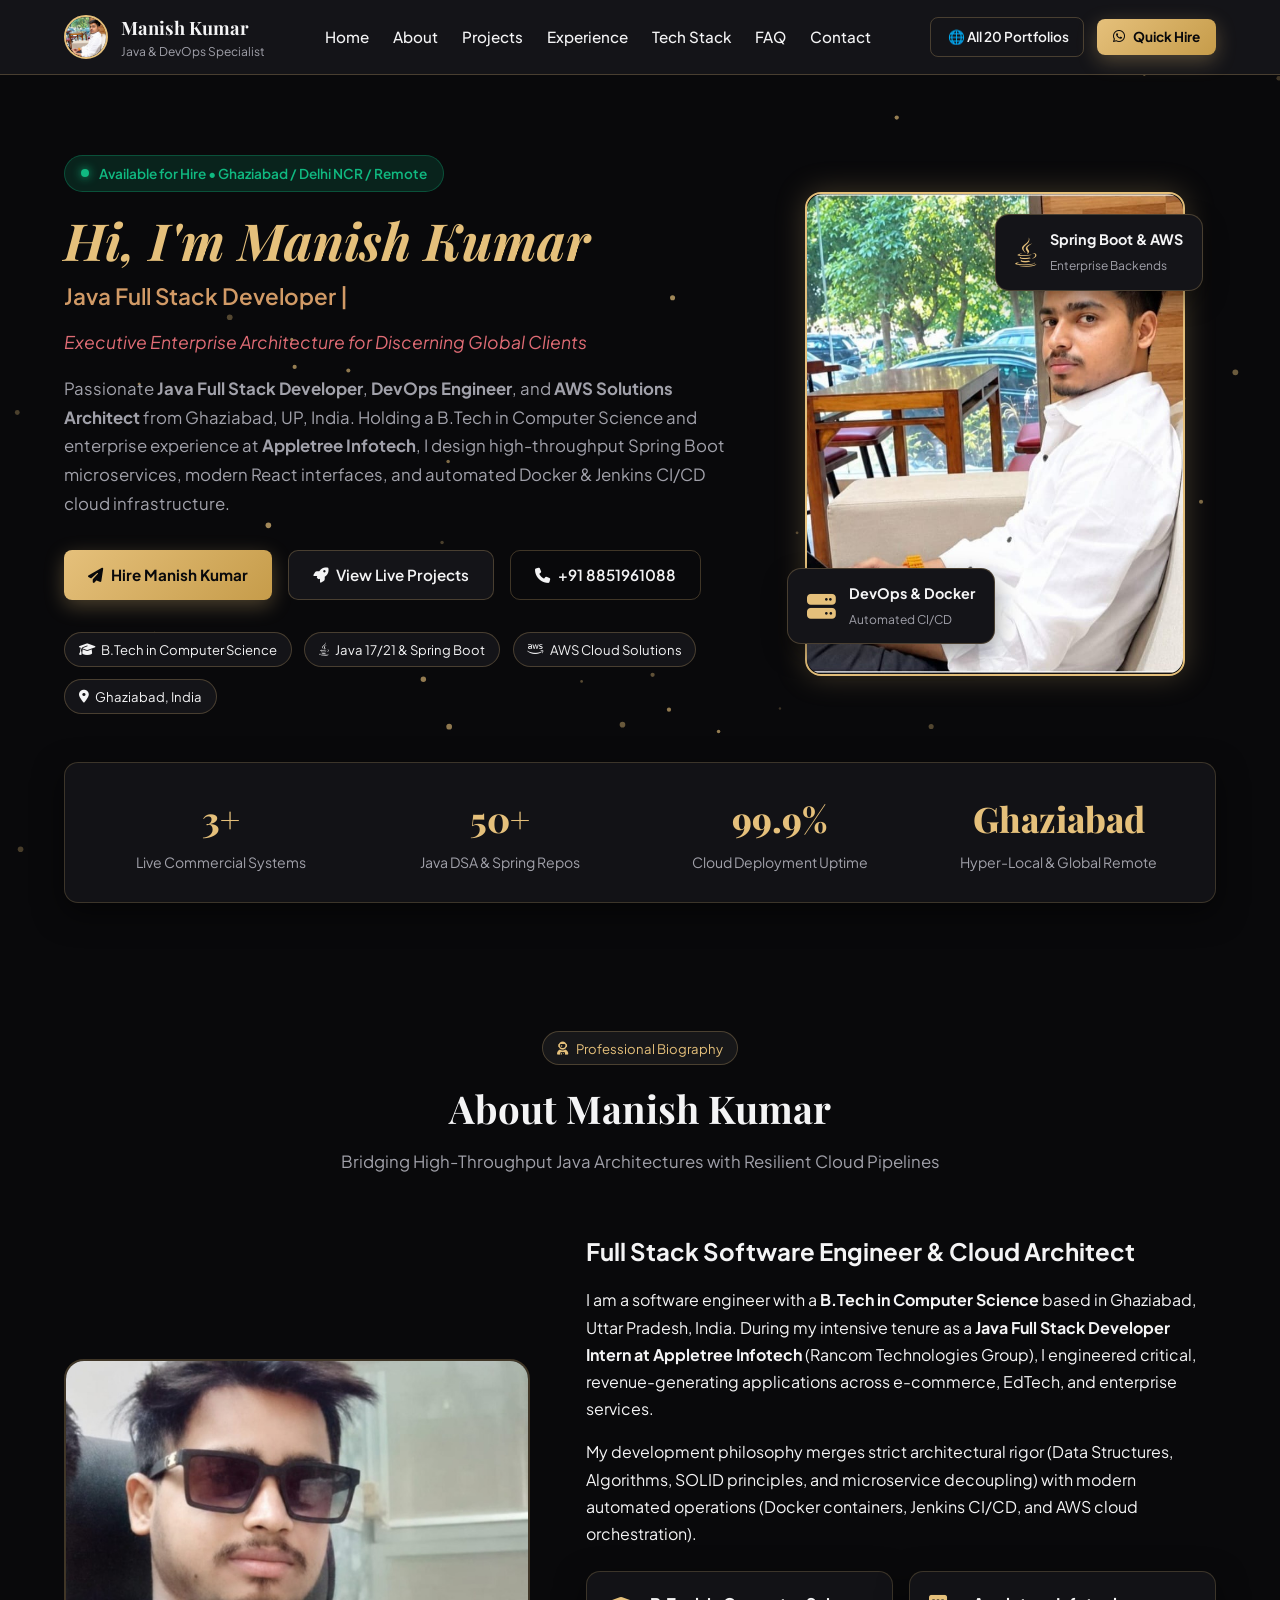
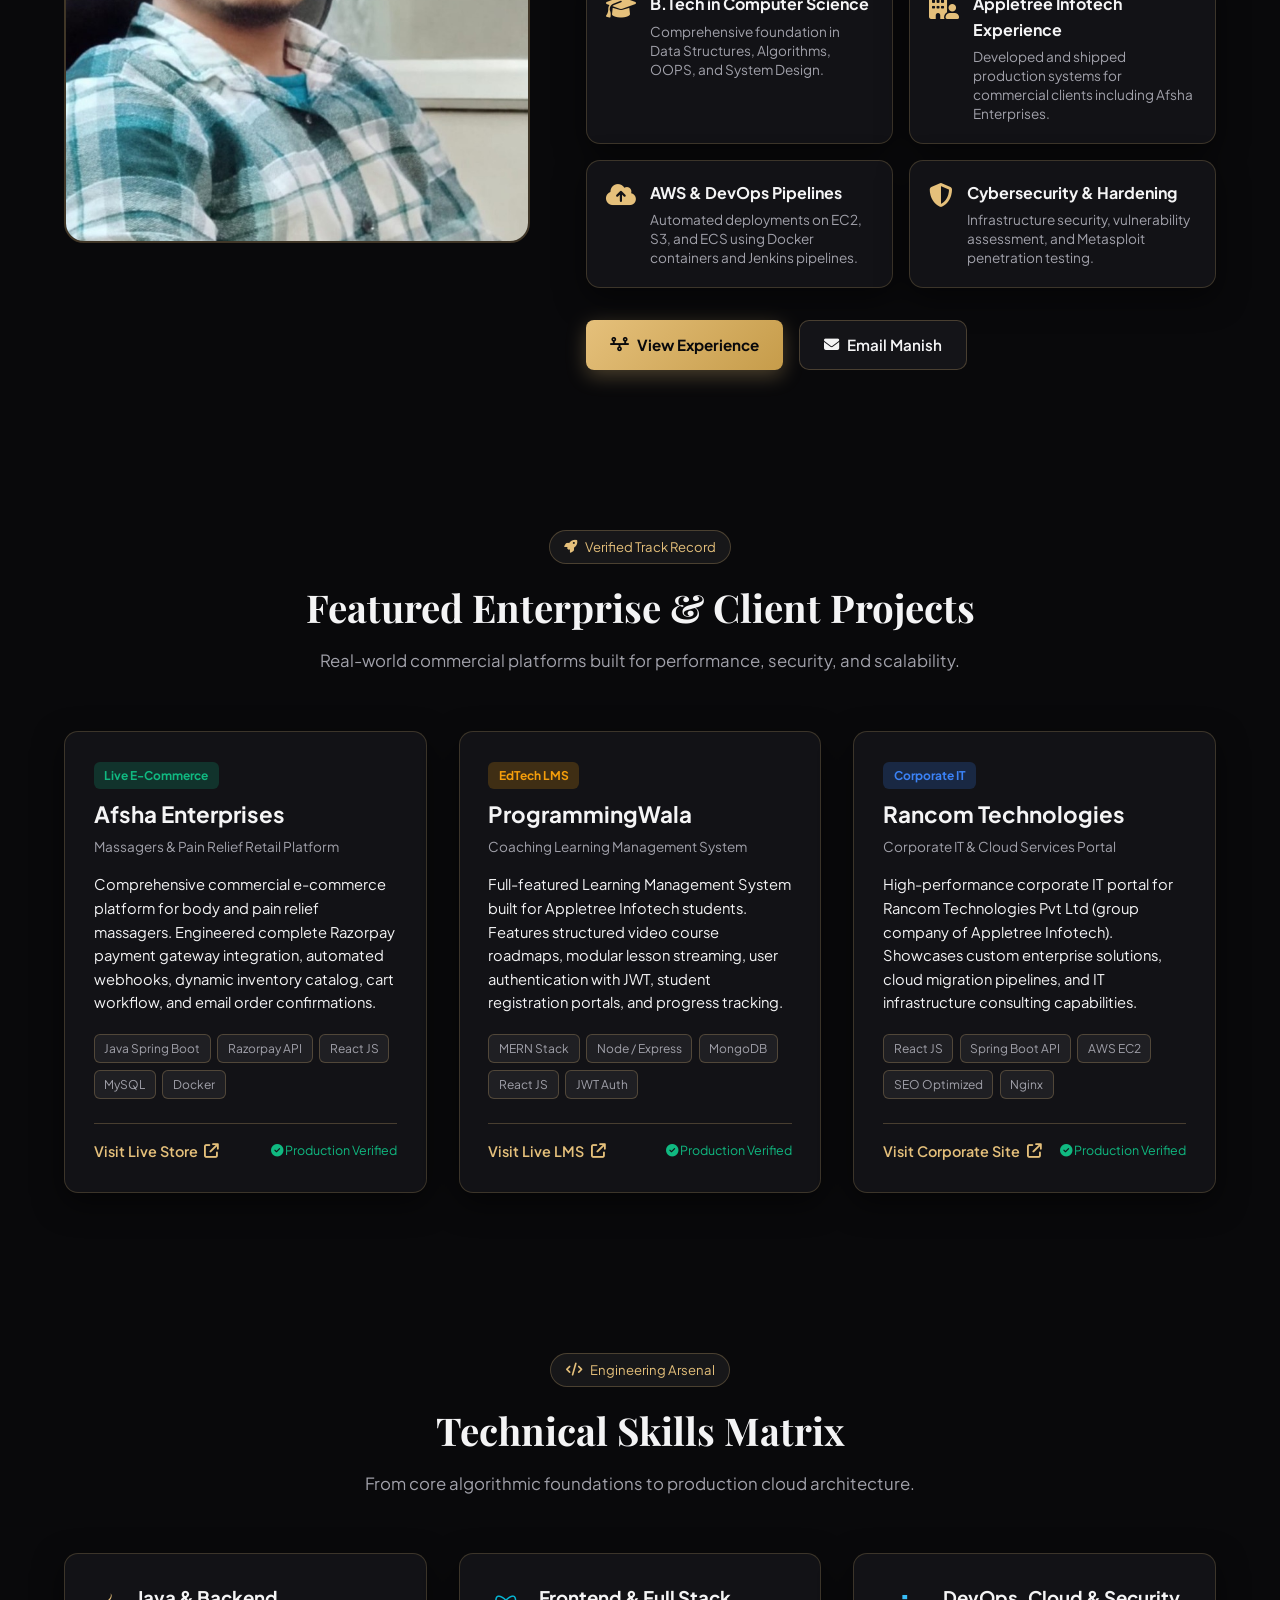
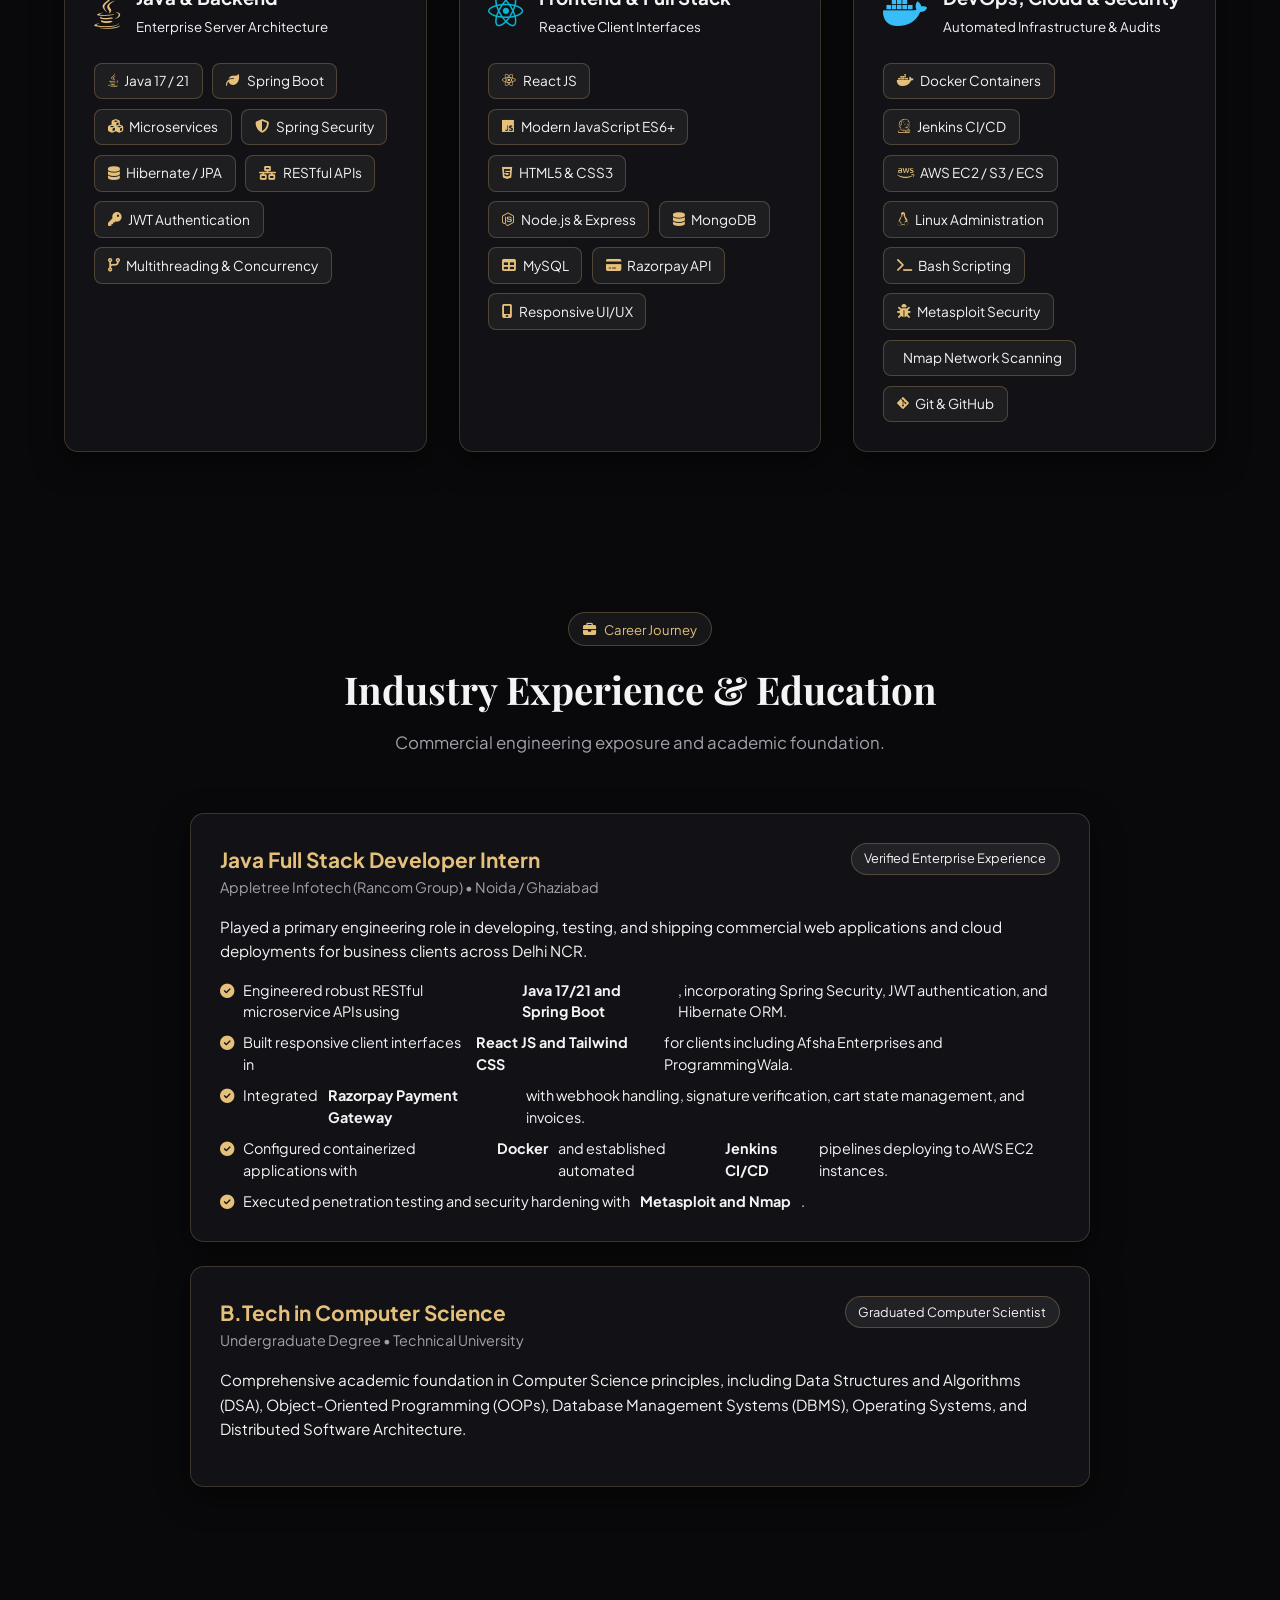
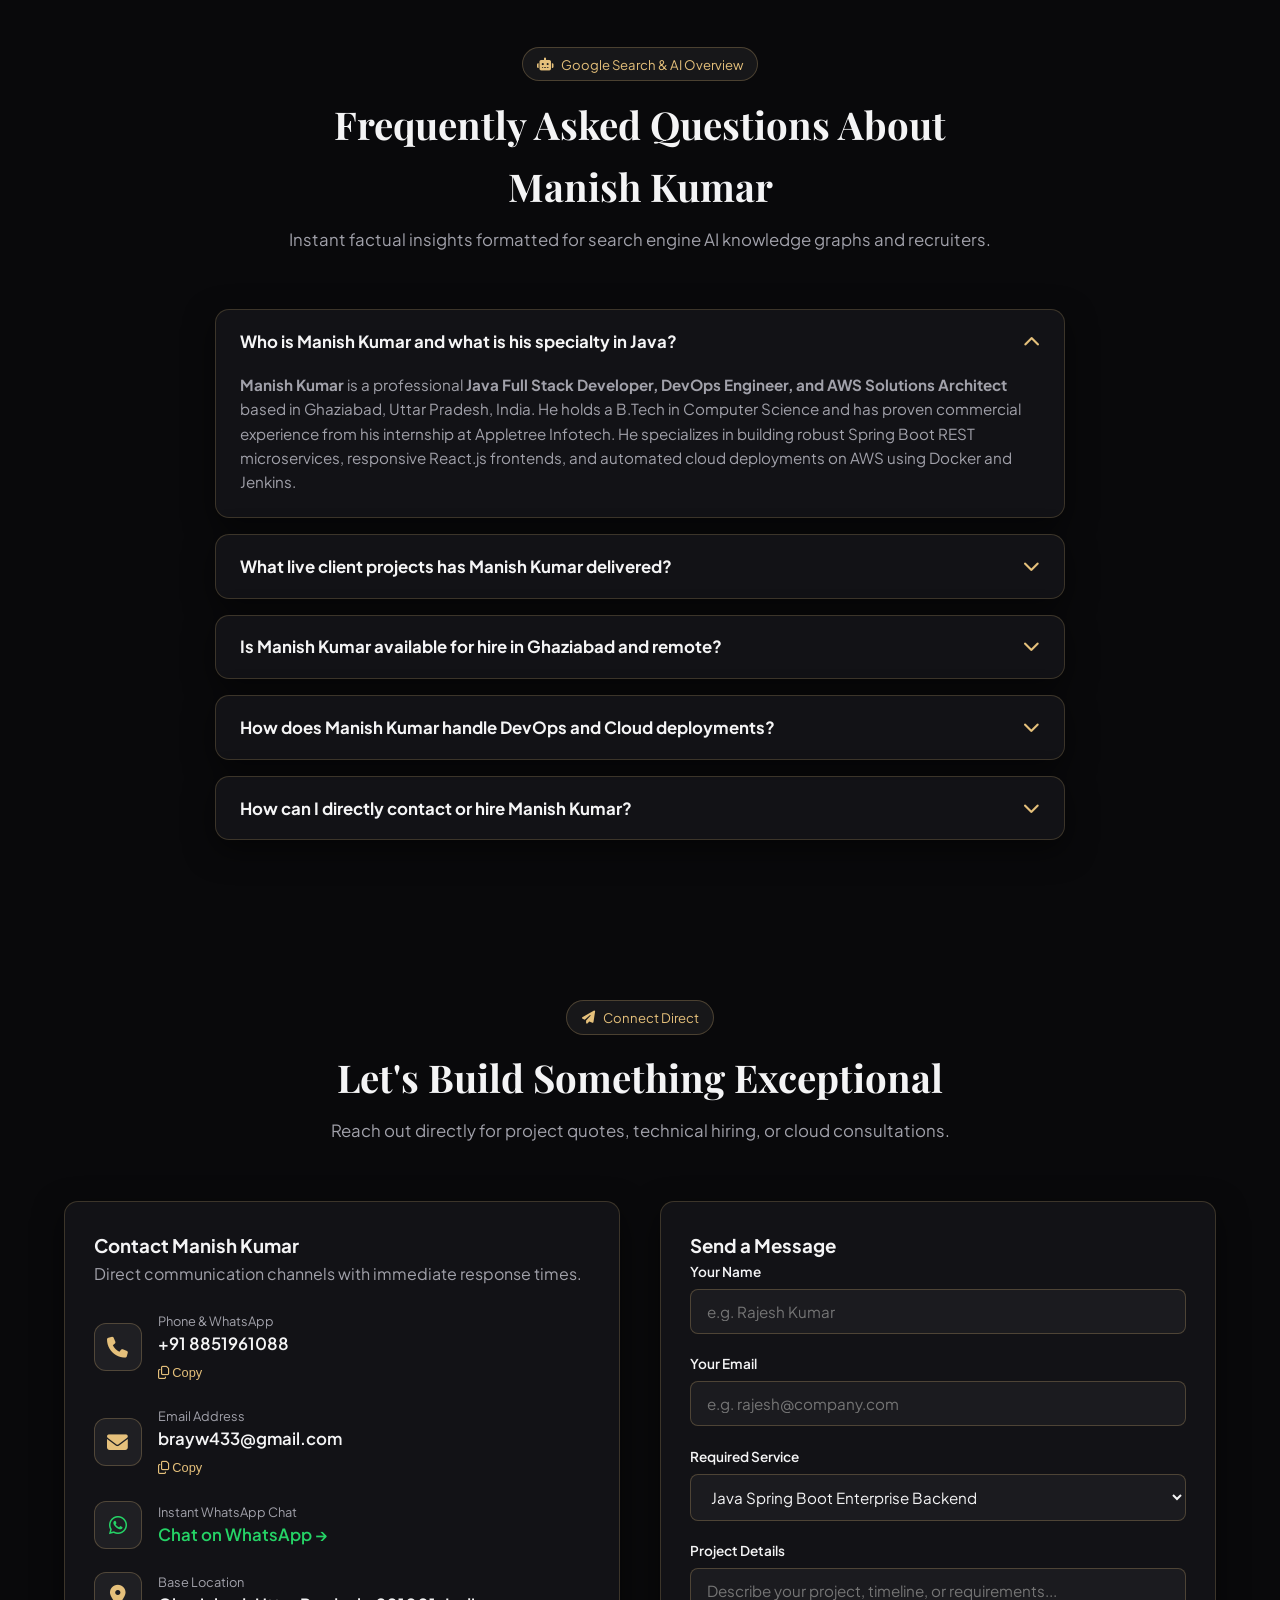
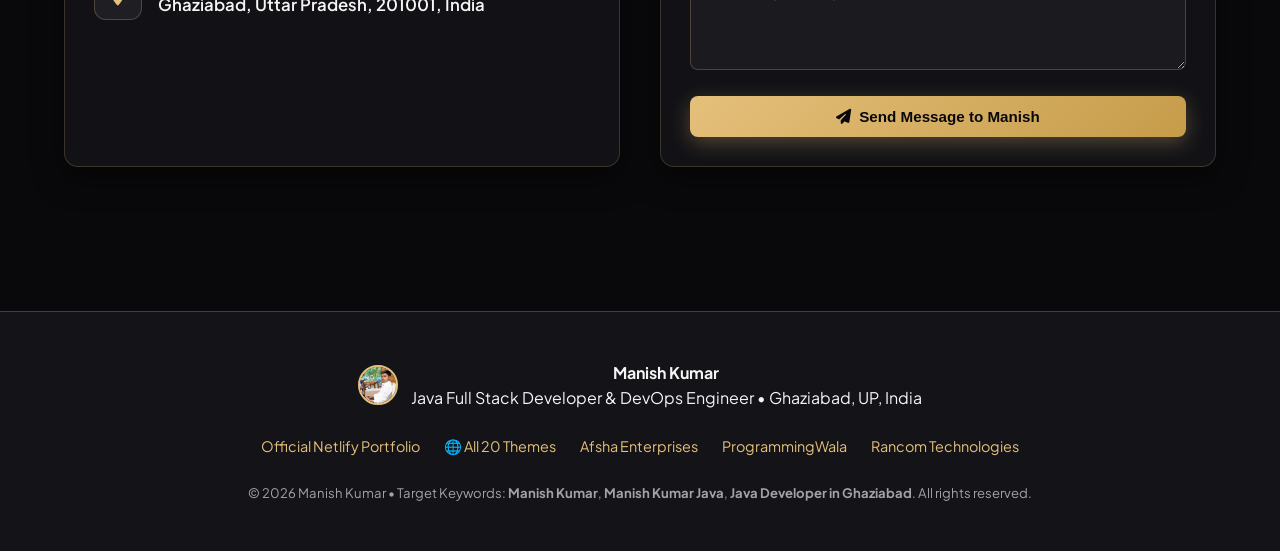
==== commit 8daf2f4d: "Add rich sitemap.xml, robots.txt, photo favicon and Vercel domain https://manish-kumar-8.vercel.app" ====
--- a/index.html
+++ b/index.html
@@ -2,7 +2,16 @@
 <html lang="en">
 <head>
   <meta charset="UTF-8">
-  <meta name="viewport" content="width=device-width, initial-scale=1.0">
+    <meta name="viewport" content="width=device-width, initial-scale=1.0">
+
+  <!-- Favicon Icons with Manish Kumar Photo -->
+  <link rel="icon" type="image/jpeg" href="images/manish-white-shirt.jpg">
+  <link rel="shortcut icon" type="image/jpeg" href="images/manish-white-shirt.jpg">
+  <link rel="apple-touch-icon" href="images/manish-white-shirt.jpg">
+  <meta name="msapplication-TileImage" content="images/manish-white-shirt.jpg">
+
+  <!-- Sitemap & Robots Reference -->
+  <link rel="sitemap" type="application/xml" title="Sitemap" href="/sitemap.xml">
 
   <!-- ============================================================
        GOOGLE SEARCH & AI OVERVIEW SEO OPTIMIZATION
@@ -23,15 +32,15 @@
   <meta name="ICBM" content="28.6692, 77.4538">
 
   <!-- Canonical link -->
-  <link rel="canonical" href="https://manishkumarjava.netlify.app/">
+  <link rel="canonical" href="https://manish-kumar-8.vercel.app/">
 
   <!-- Open Graph / Social Media -->
   <meta property="og:type" content="profile">
-  <meta property="og:url" content="https://manishkumarjava.netlify.app/">
+  <meta property="og:url" content="https://manish-kumar-8.vercel.app/">
   <meta property="og:site_name" content="Manish Kumar Portfolio - Luxury Midnight & Royal Gold">
   <meta property="og:title" content="Manish Kumar | Java Full Stack Developer & DevOps Engineer">
   <meta property="og:description" content="Explore the portfolio of Manish Kumar — Java Full Stack Developer, DevOps Engineer & AWS Architect in Ghaziabad. Live projects: Afsha Enterprises, ProgrammingWala, Rancom Technologies.">
-  <meta property="og:image" content="images/manish-white-shirt.jpg">
+  <meta property="og:image" content="https://manish-kumar-8.vercel.app/images/manish-white-shirt.jpg">
   <meta property="profile:first_name" content="Manish">
   <meta property="profile:last_name" content="Kumar">
 
@@ -39,7 +48,7 @@
   <meta name="twitter:card" content="summary_large_image">
   <meta name="twitter:title" content="Manish Kumar | Java Full Stack Developer & DevOps Engineer">
   <meta name="twitter:description" content="Portfolio of Manish Kumar — Java, Spring Boot, React, DevOps & AWS Specialist based in Ghaziabad, India.">
-  <meta name="twitter:image" content="images/manish-white-shirt.jpg">
+  <meta name="twitter:image" content="https://manish-kumar-8.vercel.app/images/manish-white-shirt.jpg">
 
   <!-- Google Fonts -->
   <link rel="preconnect" href="https://fonts.googleapis.com">
@@ -69,7 +78,7 @@
         "email": "brayw433@gmail.com",
         "telephone": "+91-8851961088",
         "image": "https://manishkumarjava.netlify.app/images/manish-profile.jpg",
-        "url": "https://manishkumarjava.netlify.app/",
+        "url": "https://manish-kumar-8.vercel.app/",
         "address": {
           "@type": "PostalAddress",
           "streetAddress": "Ghaziabad",
@@ -766,3 +775,4 @@
   <script src="script.js"></script>
 </body>
 </html>
+
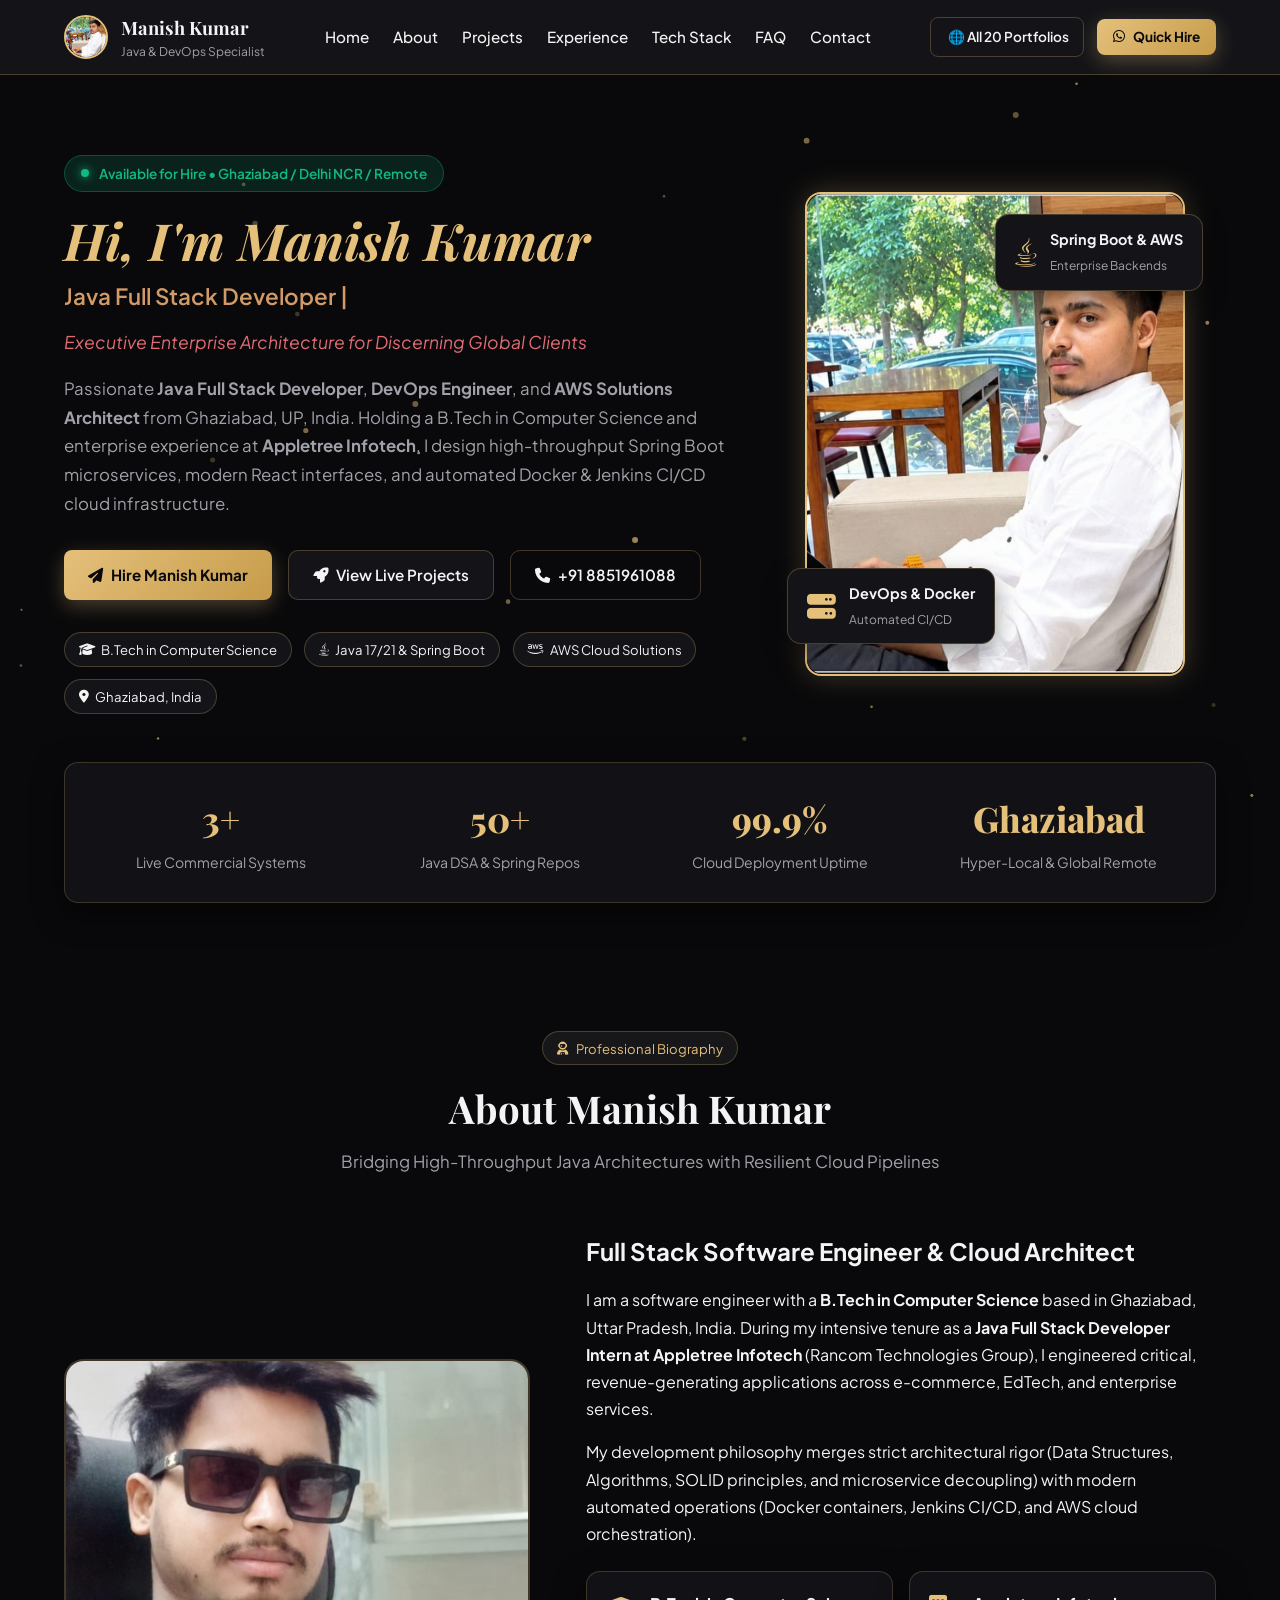
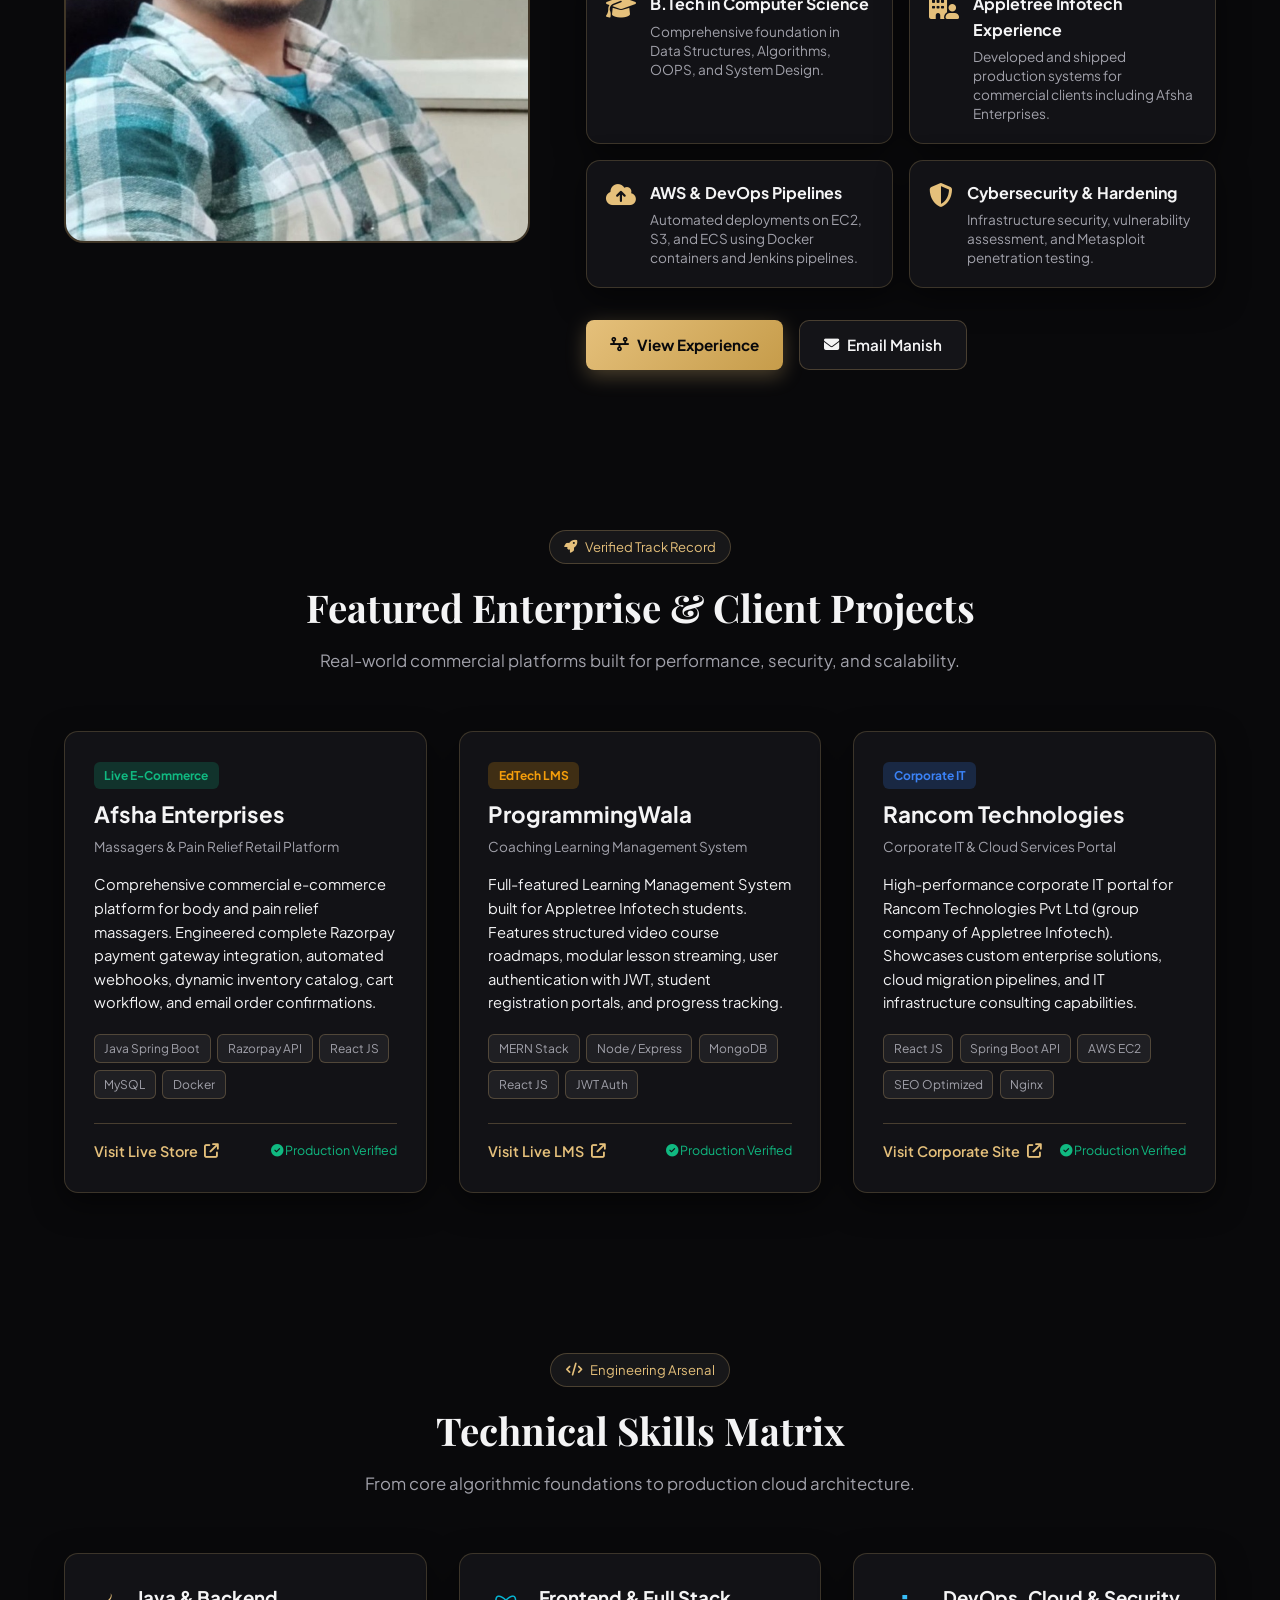
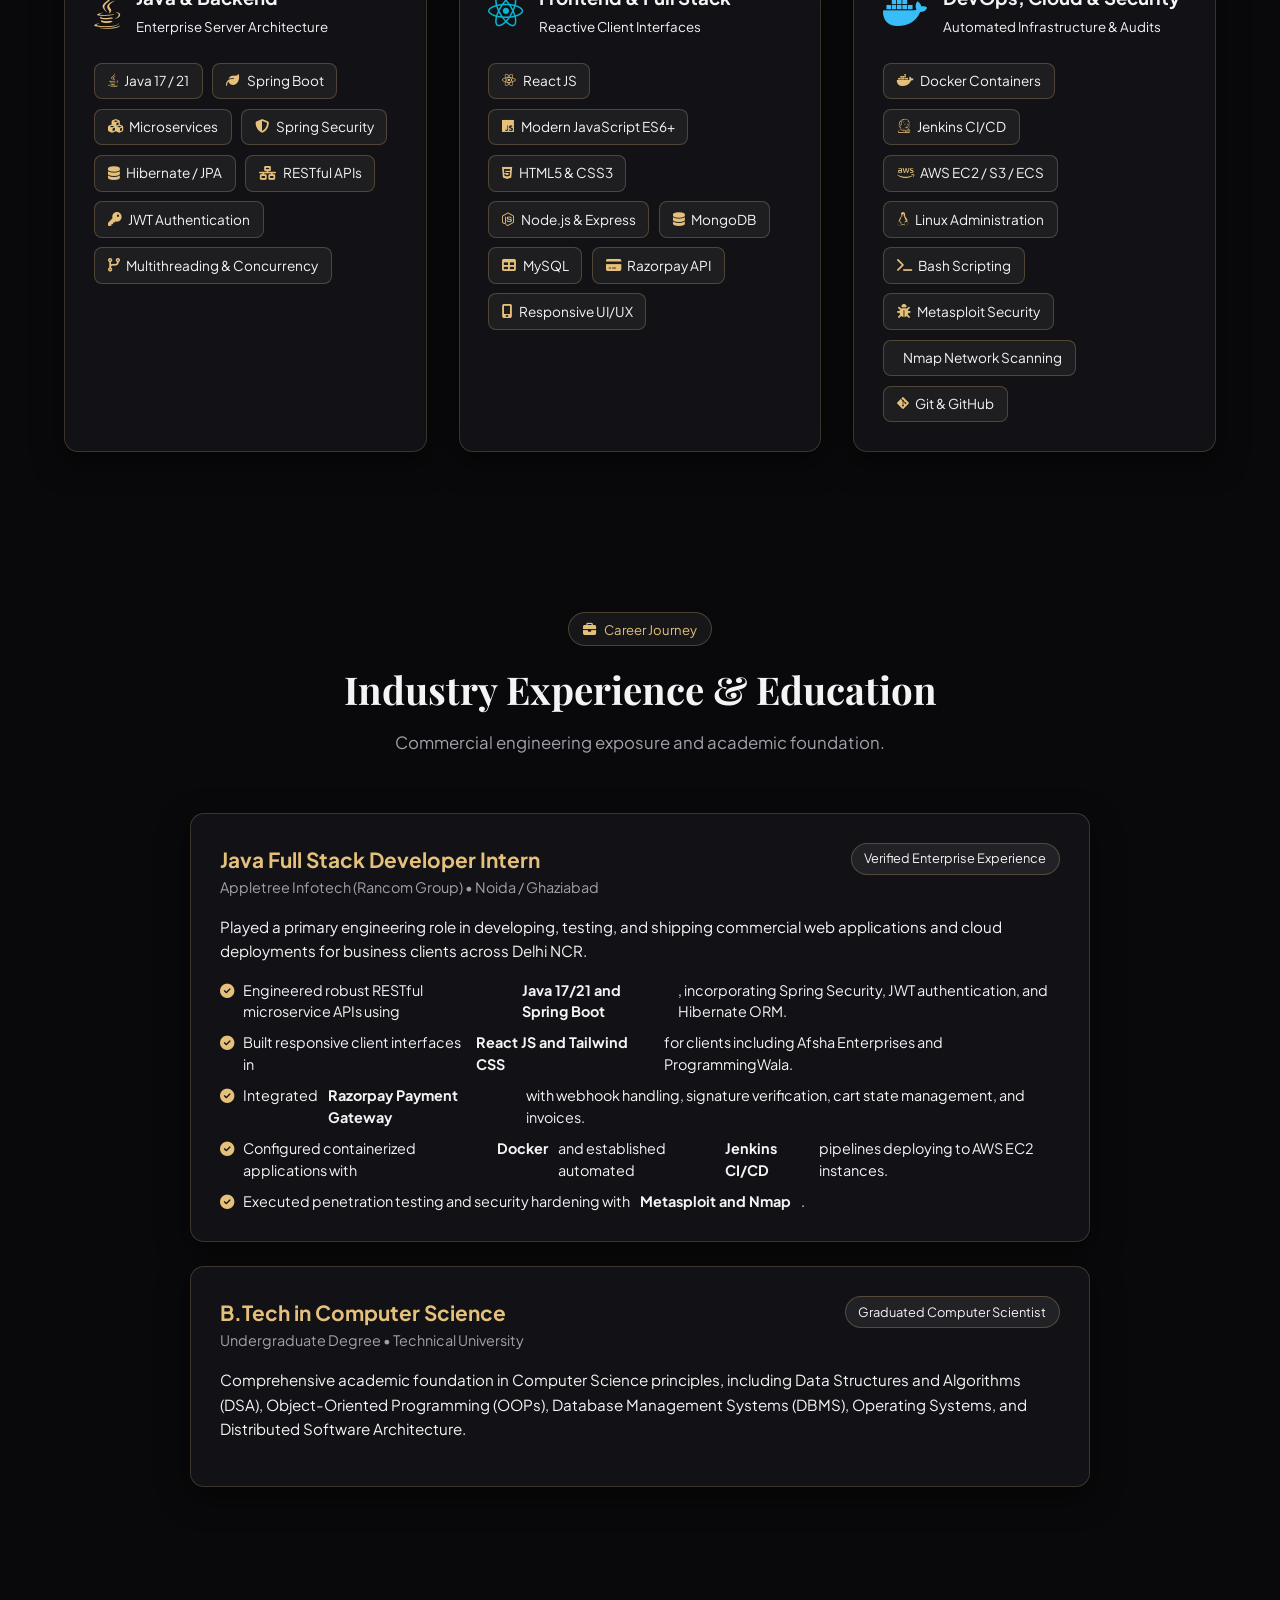
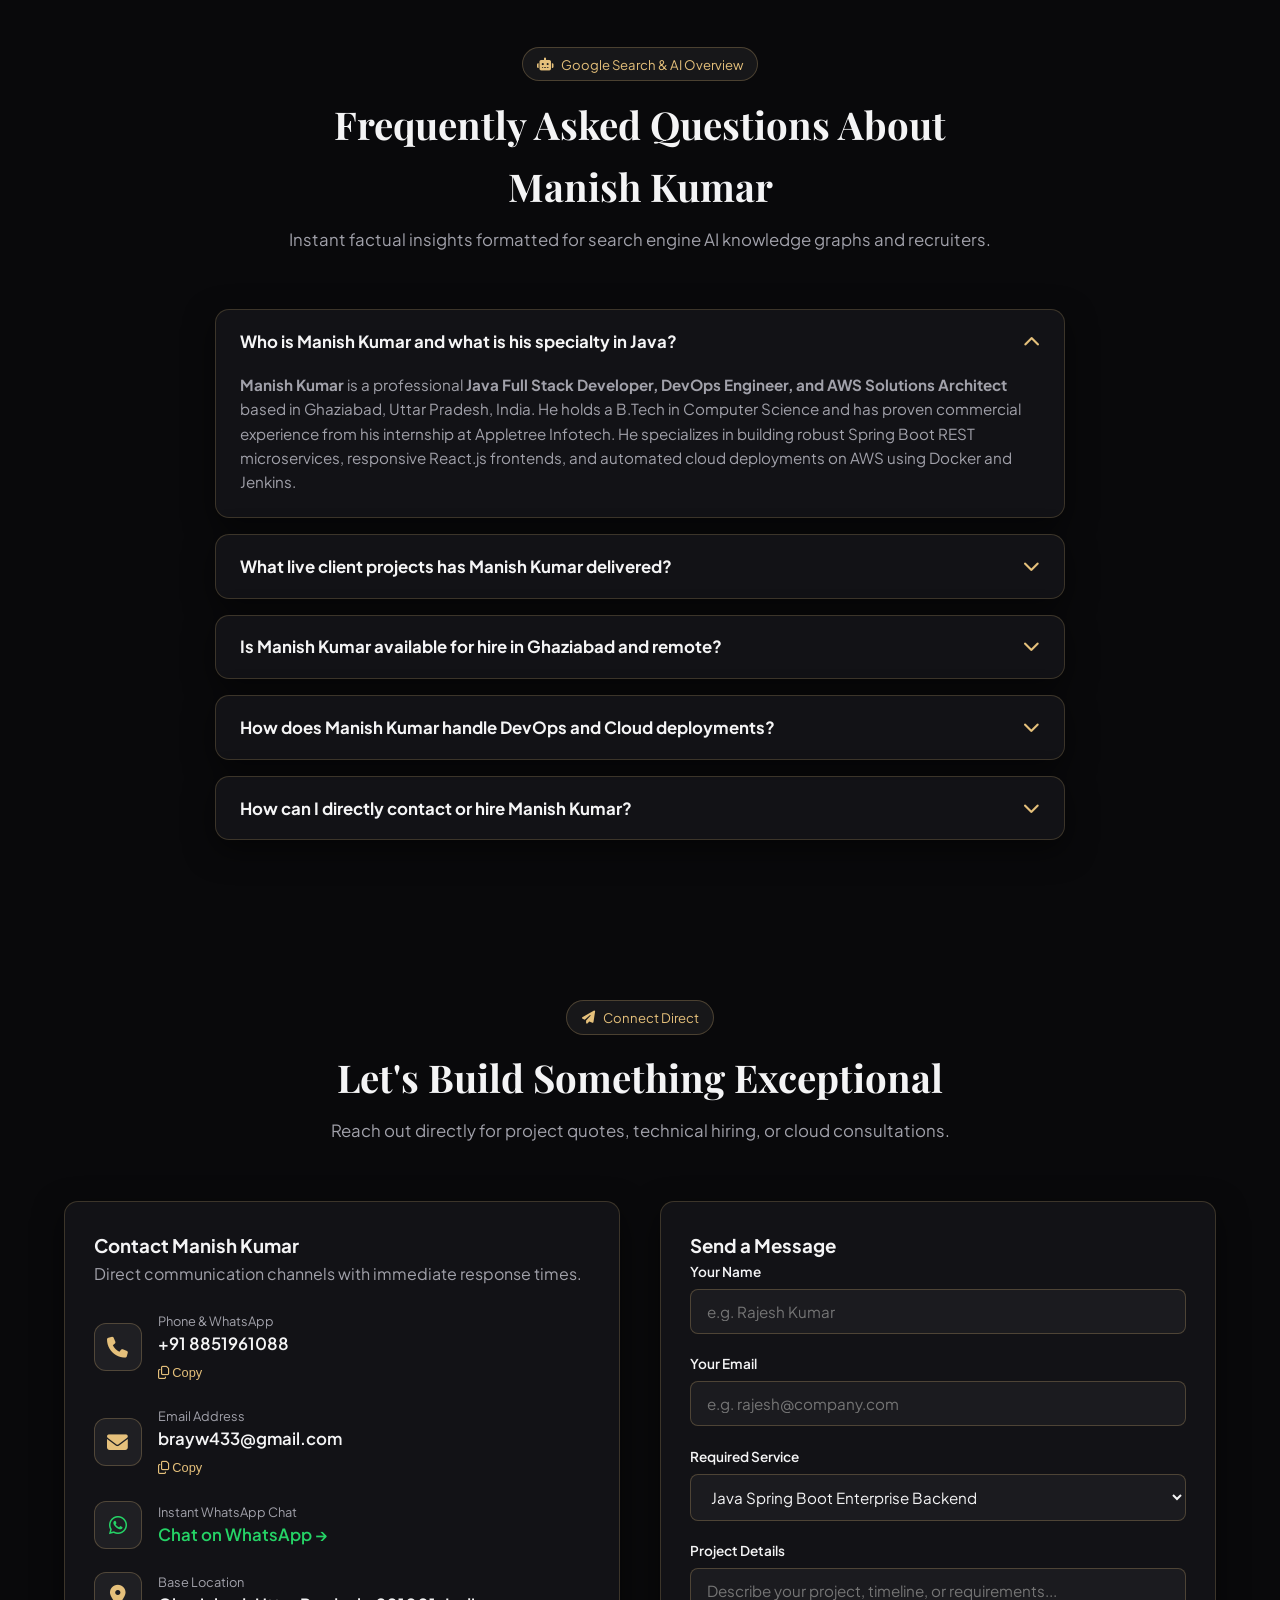
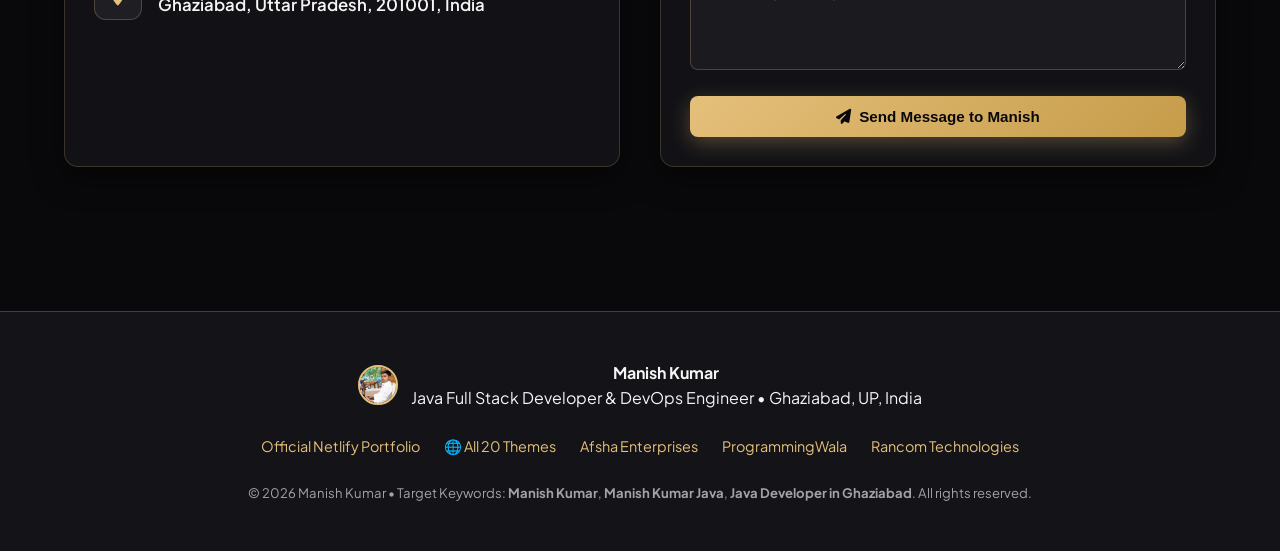
==== commit 7280f13b: "Add Google Search Console verification googleae4c6ec90b02f13a.html and meta tag" ====
--- a/index.html
+++ b/index.html
@@ -3,6 +3,8 @@
 <head>
   <meta charset="UTF-8">
     <meta name="viewport" content="width=device-width, initial-scale=1.0">
+  <!-- Google Search Console Verification -->
+  <meta name="google-site-verification" content="googleae4c6ec90b02f13a">
 
   <!-- Favicon Icons with Manish Kumar Photo -->
   <link rel="icon" type="image/jpeg" href="images/manish-white-shirt.jpg">
@@ -776,3 +778,4 @@
 </body>
 </html>
 
+
